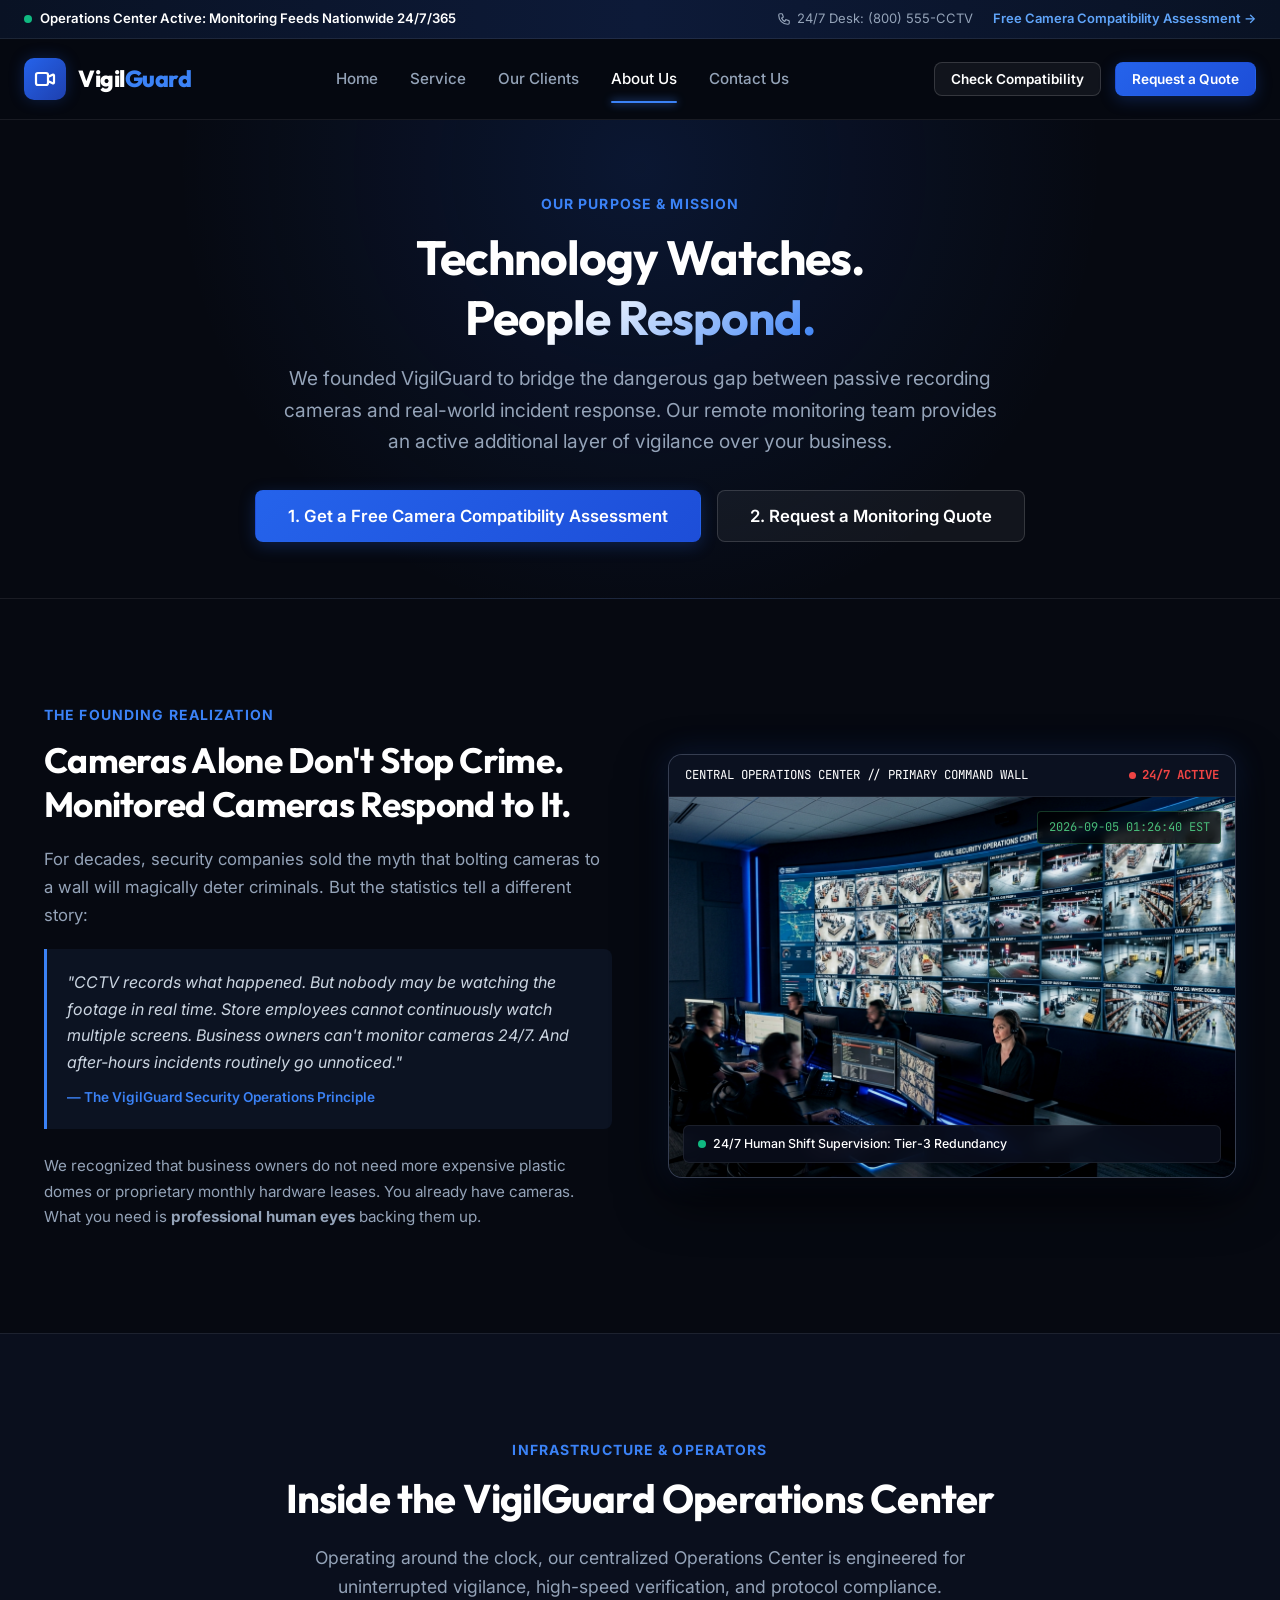
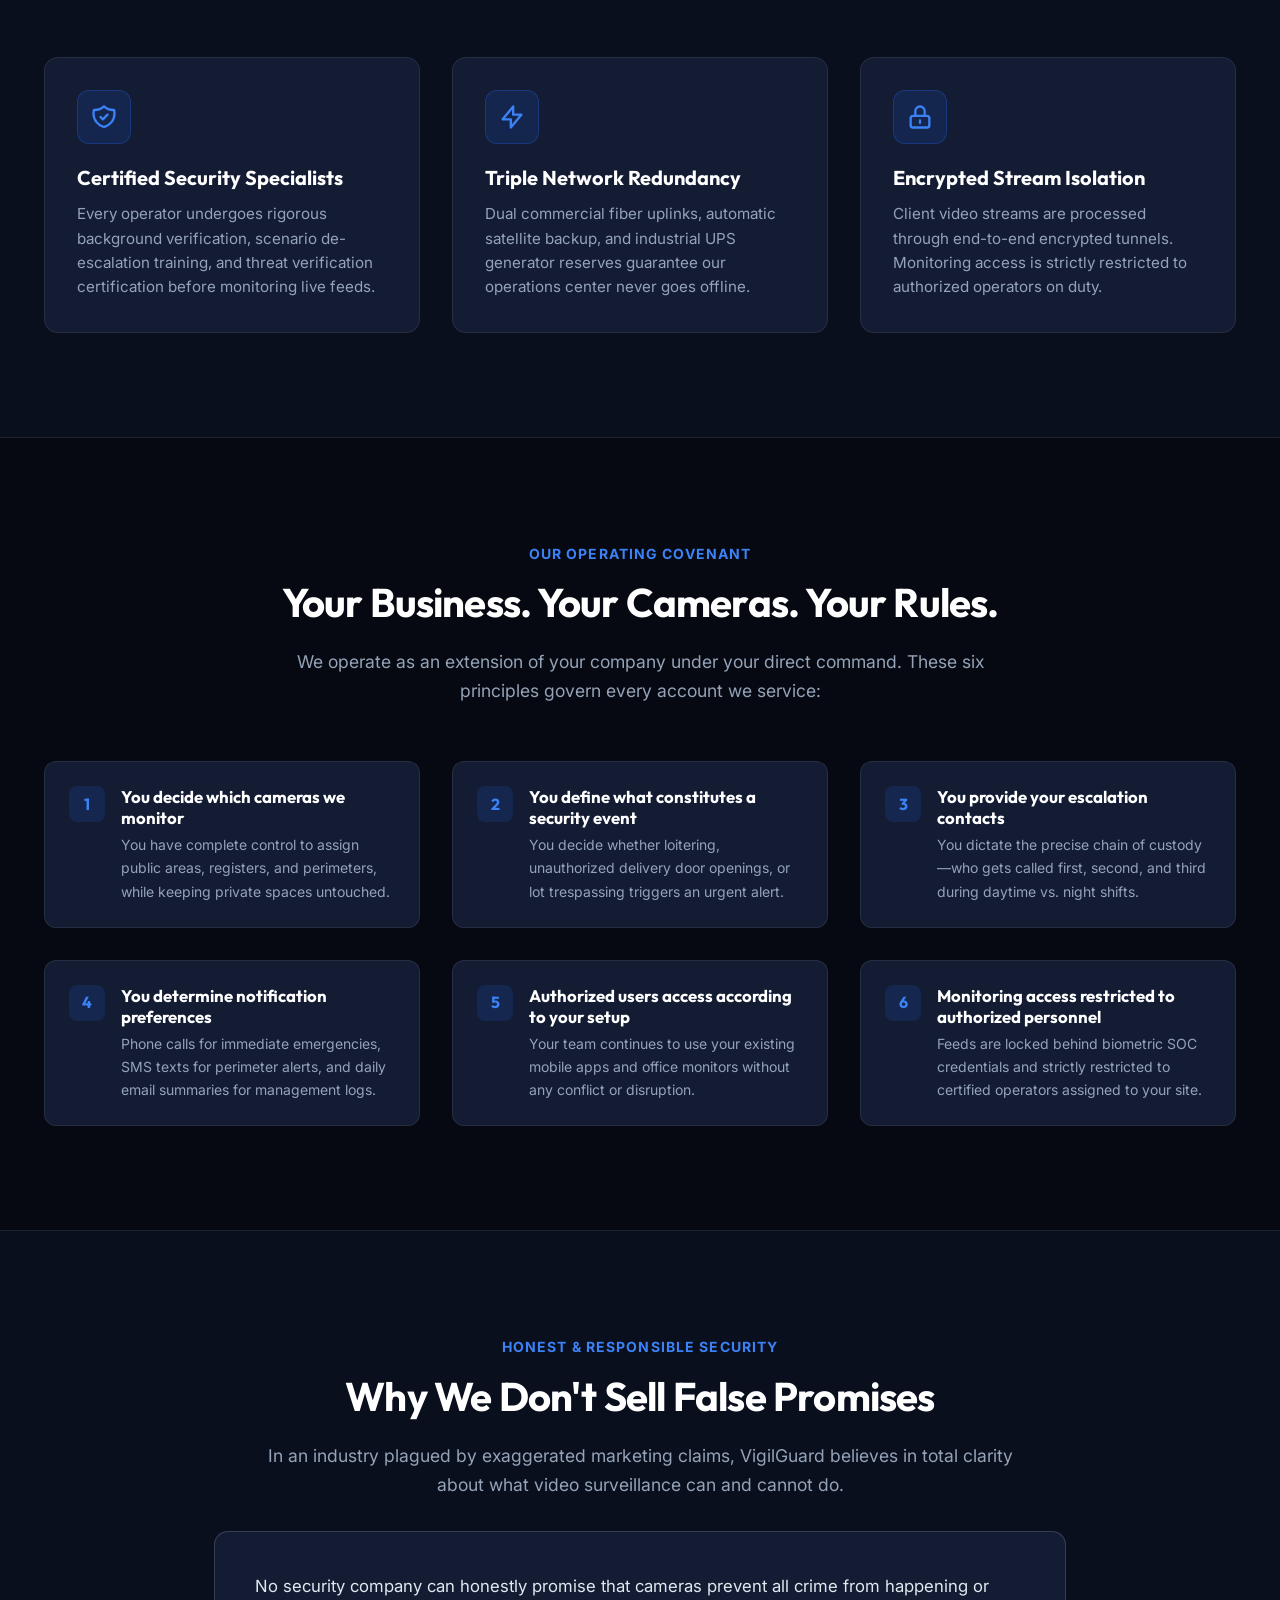
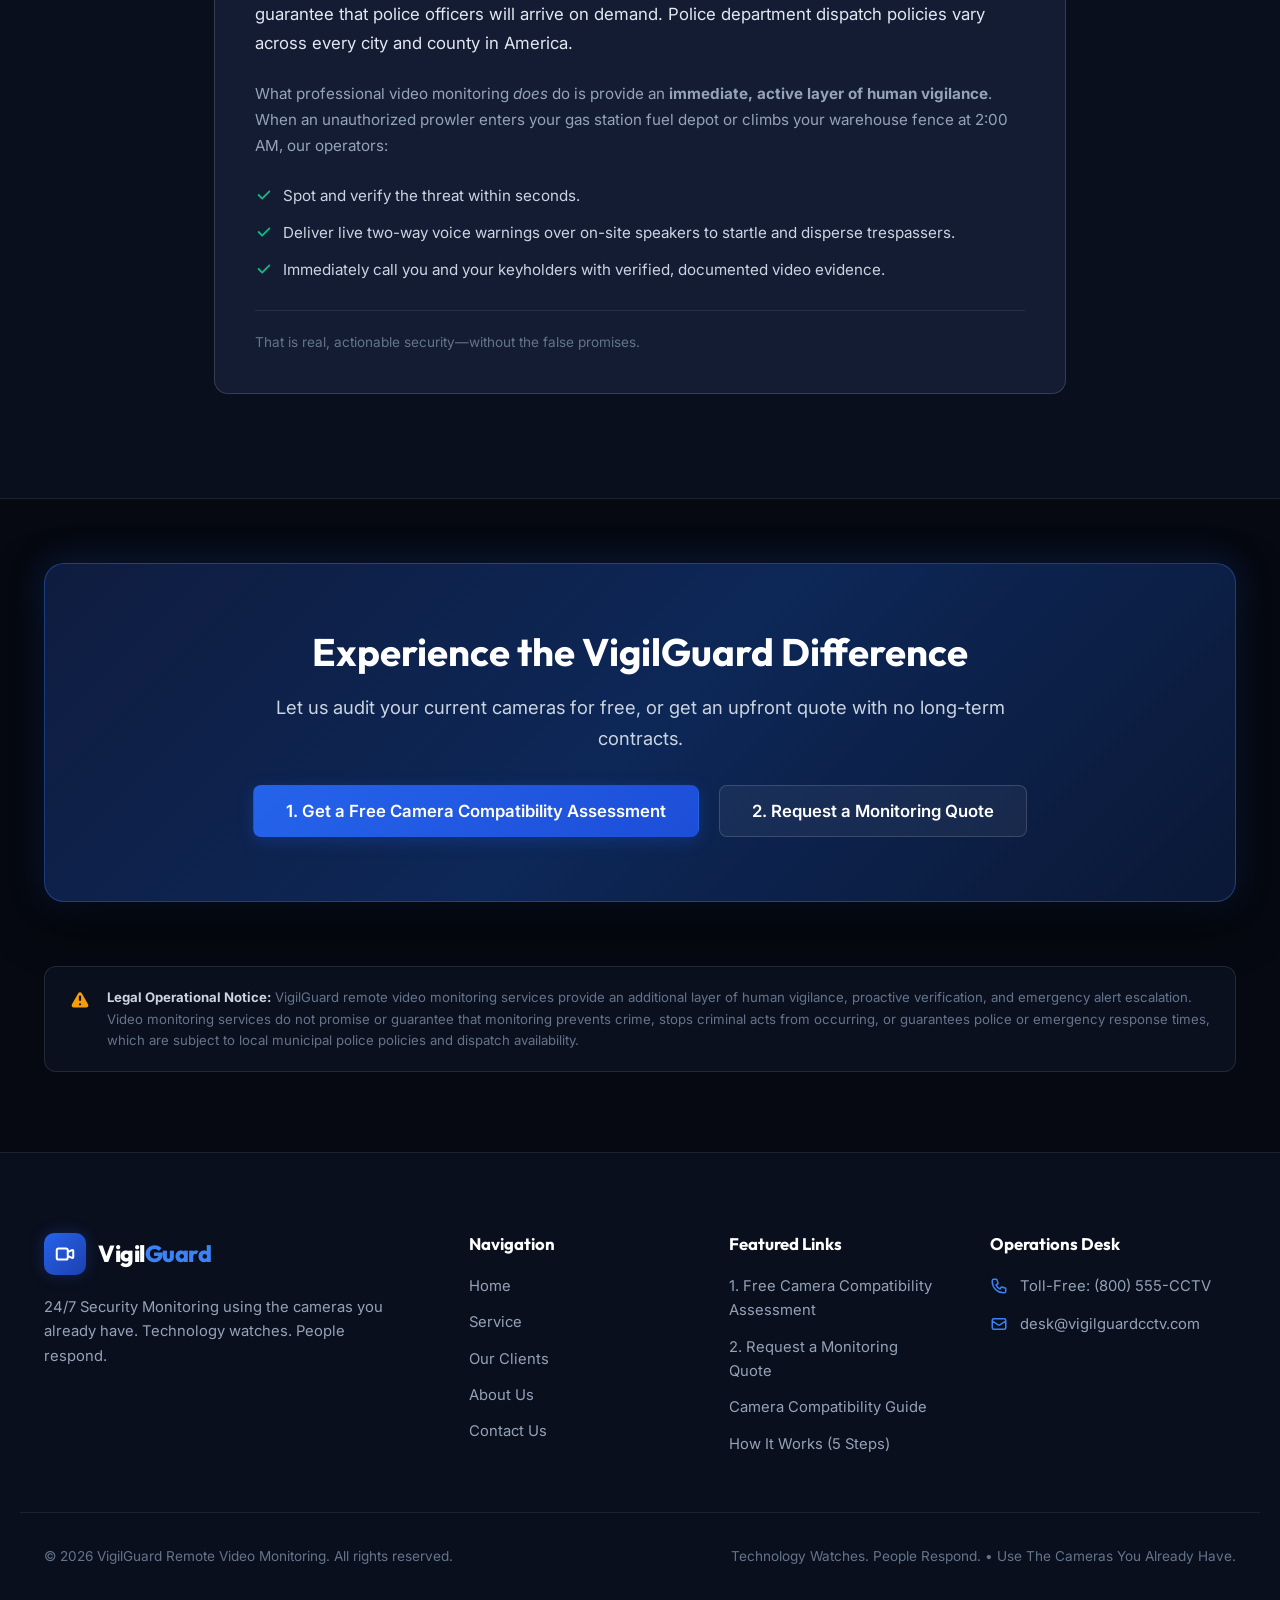
==== about.html @ 1b57db6b "VigilGuard-CCTV-Website-Initial-Commit" ====
<!DOCTYPE html>
<html lang="en">
<head>
  <meta charset="UTF-8">
  <meta name="viewport" content="width=device-width, initial-scale=1.0">
  <title>About Us | VigilGuard 24/7 CCTV Remote Video Monitoring</title>
  <meta name="description" content="Learn about VigilGuard. Technology watches, people respond. Dedicated remote security operations center turning existing cameras into active monitoring.">
  <link rel="preconnect" href="https://fonts.googleapis.com">
  <link rel="preconnect" href="https://fonts.gstatic.com" crossorigin>
  <link href="https://fonts.googleapis.com/css2?family=Inter:wght@400;500;600;700&family=JetBrains+Mono:wght@400;500;600;700&family=Outfit:wght@600;700;800;900&display=swap" rel="stylesheet">
  <link rel="stylesheet" href="assets/css/style.css">
</head>
<body>

  <!-- Top Operational Status Bar -->
  <div class="top-status-bar">
    <div class="container-wide top-status-content">
      <div class="live-indicator">
        <span class="pulse-dot"></span>
        <span>Operations Center Active: Monitoring Feeds Nationwide 24/7/365</span>
      </div>
      <div class="top-links">
        <span class="top-link-item">
          <svg width="14" height="14" fill="none" stroke="currentColor" stroke-width="2" viewBox="0 0 24 24"><path d="M3 5a2 2 0 012-2h3.28a1 1 0 01.948.684l1.498 4.493a1 1 0 01-.502 1.21l-2.257 1.13a11.042 11.042 0 005.516 5.516l1.13-2.257a1 1 0 011.21-.502l4.493 1.498a1 1 0 01.684.949V19a2 2 0 01-2 2h-1C9.716 21 3 14.284 3 6V5z"/></svg>
          24/7 Desk: (800) 555-CCTV
        </span>
        <a href="#" class="top-link-item open-assessment-modal" style="color: #60a5fa; font-weight: 600;">
          Free Camera Compatibility Assessment &rarr;
        </a>
      </div>
    </div>
  </div>

  <!-- Header & Navigation -->
  <header class="site-header">
    <div class="container-wide header-container">
      <a href="index.html" class="brand-logo">
        <div class="brand-logo-icon">
          <svg width="24" height="24" fill="none" stroke="currentColor" stroke-width="2.2" viewBox="0 0 24 24"><path stroke-linecap="round" stroke-linejoin="round" d="M15 10l4.553-2.276A1 1 0 0121 8.618v6.764a1 1 0 01-1.447.894L15 14M5 18h8a2 2 0 002-2V8a2 2 0 00-2-2H5a2 2 0 00-2 2v8a2 2 0 002 2z"/></svg>
        </div>
        <div>Vigil<span>Guard</span></div>
      </a>

      <nav class="nav-menu">
        <a href="index.html" class="nav-link">Home</a>
        <a href="services.html" class="nav-link">Service</a>
        <a href="clients.html" class="nav-link">Our Clients</a>
        <a href="about.html" class="nav-link active">About Us</a>
        <a href="contact.html" class="nav-link">Contact Us</a>
      </nav>

      <div class="header-actions">
        <button class="btn btn-secondary btn-sm open-assessment-modal">Check Compatibility</button>
        <button class="btn btn-primary btn-sm open-quote-modal">Request a Quote</button>
      </div>

      <button class="mobile-toggle" aria-label="Toggle Navigation">
        <svg width="28" height="28" fill="none" stroke="currentColor" stroke-width="2" viewBox="0 0 24 24"><path stroke-linecap="round" stroke-linejoin="round" d="M4 6h16M4 12h16M4 18h16"/></svg>
      </button>
    </div>
  </header>

  <!-- Page Hero -->
  <section class="page-hero">
    <div class="container">
      <span class="section-subtitle">Our Purpose & Mission</span>
      <h1 class="page-hero-title">Technology Watches. <br><span class="text-gradient">People Respond.</span></h1>
      <p class="page-hero-desc">
        We founded VigilGuard to bridge the dangerous gap between passive recording cameras and real-world incident response. Our remote monitoring team provides an active additional layer of vigilance over your business.
      </p>
      <div style="display: flex; justify-content: center; gap: 1rem; flex-wrap: wrap;">
        <button class="btn btn-primary btn-lg open-assessment-modal">
          1. Get a Free Camera Compatibility Assessment
        </button>
        <button class="btn btn-secondary btn-lg open-quote-modal">
          2. Request a Monitoring Quote
        </button>
      </div>
    </div>
  </section>

  <!-- Story & Mission Section with Real SOC Photo -->
  <section class="section">
    <div class="container">
      <div class="grid-2" style="align-items: center; gap: 3.5rem;">
        <div>
          <span class="section-subtitle">The Founding Realization</span>
          <h2 class="section-heading" style="font-size: 2.2rem;">Cameras Alone Don't Stop Crime. Monitored Cameras Respond to It.</h2>
          <p style="color: var(--text-muted); font-size: 1.05rem; margin-bottom: 1.25rem;">
            For decades, security companies sold the myth that bolting cameras to a wall will magically deter criminals. But the statistics tell a different story:
          </p>
          <div style="background: rgba(15, 23, 42, 0.7); border-left: 3px solid var(--primary-light); padding: 1.25rem; border-radius: 0 8px 8px 0; margin-bottom: 1.5rem;">
            <p style="color: #cbd5e1; font-style: italic; margin-bottom: 0.5rem;">
              "CCTV records what happened. But nobody may be watching the footage in real time. Store employees cannot continuously watch multiple screens. Business owners can't monitor cameras 24/7. And after-hours incidents routinely go unnoticed."
            </p>
            <span style="font-size: 0.85rem; color: var(--primary-light); font-weight: 600;">— The VigilGuard Security Operations Principle</span>
          </div>
          <p style="color: var(--text-muted); font-size: 0.95rem; line-height: 1.65;">
            We recognized that business owners do not need more expensive plastic domes or proprietary monthly hardware leases. You already have cameras. What you need is <strong>professional human eyes</strong> backing them up.
          </p>
        </div>

        <div class="cctv-frame">
          <div class="cctv-header-bar">
            <div class="cctv-title-tag">
              <span>CENTRAL OPERATIONS CENTER // PRIMARY COMMAND WALL</span>
            </div>
            <div class="rec-pulse">
              <span class="rec-dot"></span>
              <span>24/7 ACTIVE</span>
            </div>
          </div>
          <div class="cctv-viewport">
            <img src="assets/images/hero-soc.jpg" alt="VigilGuard central Security Operations Center matrix" class="cctv-img" style="height: 380px;">
            <div class="cctv-hud-timestamp live-cctv-time">2026-09-05 01:26:40 EST</div>
            <div class="cctv-hud-status-bottom">
              <div class="operator-tag">
                <span class="pulse-dot"></span>
                <span>24/7 Human Shift Supervision: Tier-3 Redundancy</span>
              </div>
            </div>
          </div>
        </div>
      </div>
    </div>
  </section>

  <!-- Inside Our Operations Center Section -->
  <section class="section" style="background: var(--bg-darker); border-top: 1px solid var(--border-subtle); border-bottom: 1px solid var(--border-subtle);">
    <div class="container">
      <div class="section-title-wrap">
        <span class="section-subtitle">Infrastructure & Operators</span>
        <h2 class="section-heading">Inside the VigilGuard Operations Center</h2>
        <p class="section-desc">
          Operating around the clock, our centralized Operations Center is engineered for uninterrupted vigilance, high-speed verification, and protocol compliance.
        </p>
      </div>

      <div class="grid-3">
        <div class="feature-card">
          <div class="feature-icon-box">
            <svg width="28" height="28" fill="none" stroke="currentColor" stroke-width="2" viewBox="0 0 24 24"><path stroke-linecap="round" stroke-linejoin="round" d="M9 12l2 2 4-4m5.618-4.016A11.955 11.955 0 0112 2.944a11.955 11.955 0 01-8.618 3.04A12.02 12.02 0 003 9c0 5.591 3.824 10.29 9 11.622 5.176-1.332 9-6.03 9-11.622 0-1.042-.133-2.052-.382-3.016z"/></svg>
          </div>
          <h3>Certified Security Specialists</h3>
          <p>Every operator undergoes rigorous background verification, scenario de-escalation training, and threat verification certification before monitoring live feeds.</p>
        </div>

        <div class="feature-card">
          <div class="feature-icon-box">
            <svg width="28" height="28" fill="none" stroke="currentColor" stroke-width="2" viewBox="0 0 24 24"><path stroke-linecap="round" stroke-linejoin="round" d="M13 10V3L4 14h7v7l9-11h-7z"/></svg>
          </div>
          <h3>Triple Network Redundancy</h3>
          <p>Dual commercial fiber uplinks, automatic satellite backup, and industrial UPS generator reserves guarantee our operations center never goes offline.</p>
        </div>

        <div class="feature-card">
          <div class="feature-icon-box">
            <svg width="28" height="28" fill="none" stroke="currentColor" stroke-width="2" viewBox="0 0 24 24"><path stroke-linecap="round" stroke-linejoin="round" d="M12 15v2m-6 4h12a2 2 0 002-2v-6a2 2 0 00-2-2H6a2 2 0 00-2 2v6a2 2 0 002 2zm10-10V7a4 4 0 00-8 0v4h8z"/></svg>
          </div>
          <h3>Encrypted Stream Isolation</h3>
          <p>Client video streams are processed through end-to-end encrypted tunnels. Monitoring access is strictly restricted to authorized operators on duty.</p>
        </div>
      </div>
    </div>
  </section>

  <!-- The 6 Pillars: Your Business. Your Cameras. Your Rules. -->
  <section class="section">
    <div class="container">
      <div class="section-title-wrap">
        <span class="section-subtitle">Our Operating Covenant</span>
        <h2 class="section-heading">Your Business. Your Cameras. Your Rules.</h2>
        <p class="section-desc">
          We operate as an extension of your company under your direct command. These six principles govern every account we service:
        </p>
      </div>

      <div class="grid-3">
        <div class="rule-box">
          <div class="rule-index">1</div>
          <div class="rule-content">
            <h4>You decide which cameras we monitor</h4>
            <p>You have complete control to assign public areas, registers, and perimeters, while keeping private spaces untouched.</p>
          </div>
        </div>

        <div class="rule-box">
          <div class="rule-index">2</div>
          <div class="rule-content">
            <h4>You define what constitutes a security event</h4>
            <p>You decide whether loitering, unauthorized delivery door openings, or lot trespassing triggers an urgent alert.</p>
          </div>
        </div>

        <div class="rule-box">
          <div class="rule-index">3</div>
          <div class="rule-content">
            <h4>You provide your escalation contacts</h4>
            <p>You dictate the precise chain of custody—who gets called first, second, and third during daytime vs. night shifts.</p>
          </div>
        </div>

        <div class="rule-box">
          <div class="rule-index">4</div>
          <div class="rule-content">
            <h4>You determine notification preferences</h4>
            <p>Phone calls for immediate emergencies, SMS texts for perimeter alerts, and daily email summaries for management logs.</p>
          </div>
        </div>

        <div class="rule-box">
          <div class="rule-index">5</div>
          <div class="rule-content">
            <h4>Authorized users access according to your setup</h4>
            <p>Your team continues to use your existing mobile apps and office monitors without any conflict or disruption.</p>
          </div>
        </div>

        <div class="rule-box">
          <div class="rule-index">6</div>
          <div class="rule-content">
            <h4>Monitoring access restricted to authorized personnel</h4>
            <p>Feeds are locked behind biometric SOC credentials and strictly restricted to certified operators assigned to your site.</p>
          </div>
        </div>
      </div>
    </div>
  </section>

  <!-- Ethical Security & Honest Expectations -->
  <section class="section" style="background: var(--bg-darker); border-top: 1px solid var(--border-subtle); border-bottom: 1px solid var(--border-subtle);">
    <div class="container" style="max-width: 900px;">
      <div class="section-title-wrap" style="margin-bottom: 2rem;">
        <span class="section-subtitle">Honest & Responsible Security</span>
        <h2 class="section-heading">Why We Don't Sell False Promises</h2>
        <p class="section-desc">
          In an industry plagued by exaggerated marketing claims, VigilGuard believes in total clarity about what video surveillance can and cannot do.
        </p>
      </div>

      <div style="background: var(--bg-card); border: 1px solid var(--border-light); border-radius: 14px; padding: 2.5rem;">
        <p style="color: var(--text-main); font-size: 1.05rem; line-height: 1.7; margin-bottom: 1.5rem;">
          No security company can honestly promise that cameras prevent all crime from happening or guarantee that police officers will arrive on demand. Police department dispatch policies vary across every city and county in America.
        </p>
        <p style="color: var(--text-muted); font-size: 0.95rem; line-height: 1.7; margin-bottom: 1.5rem;">
          What professional video monitoring <em>does</em> do is provide an <strong>immediate, active layer of human vigilance</strong>. When an unauthorized prowler enters your gas station fuel depot or climbs your warehouse fence at 2:00 AM, our operators:
        </p>
        <ul style="display: flex; flex-direction: column; gap: 0.75rem; margin-bottom: 1.75rem;">
          <li style="display: flex; align-items: center; gap: 0.65rem; color: #cbd5e1; font-size: 0.95rem;">
            <svg width="18" height="18" fill="#10b981" viewBox="0 0 20 20"><path fill-rule="evenodd" d="M16.707 5.293a1 1 0 010 1.414l-8 8a1 1 0 01-1.414 0l-4-4a1 1 0 011.414-1.414L8 12.586l7.293-7.293a1 1 0 011.414 0z" clip-rule="evenodd"/></svg>
            Spot and verify the threat within seconds.
          </li>
          <li style="display: flex; align-items: center; gap: 0.65rem; color: #cbd5e1; font-size: 0.95rem;">
            <svg width="18" height="18" fill="#10b981" viewBox="0 0 20 20"><path fill-rule="evenodd" d="M16.707 5.293a1 1 0 010 1.414l-8 8a1 1 0 01-1.414 0l-4-4a1 1 0 011.414-1.414L8 12.586l7.293-7.293a1 1 0 011.414 0z" clip-rule="evenodd"/></svg>
            Deliver live two-way voice warnings over on-site speakers to startle and disperse trespassers.
          </li>
          <li style="display: flex; align-items: center; gap: 0.65rem; color: #cbd5e1; font-size: 0.95rem;">
            <svg width="18" height="18" fill="#10b981" viewBox="0 0 20 20"><path fill-rule="evenodd" d="M16.707 5.293a1 1 0 010 1.414l-8 8a1 1 0 01-1.414 0l-4-4a1 1 0 011.414-1.414L8 12.586l7.293-7.293a1 1 0 011.414 0z" clip-rule="evenodd"/></svg>
            Immediately call you and your keyholders with verified, documented video evidence.
          </li>
        </ul>
        <p style="color: var(--text-dim); font-size: 0.85rem; border-top: 1px solid var(--border-subtle); padding-top: 1.25rem;">
          That is real, actionable security—without the false promises.
        </p>
      </div>
    </div>
  </section>

  <!-- Dual Link Conversion CTA -->
  <section class="container">
    <div class="cta-banner-section">
      <div class="cta-banner-content">
        <h2 class="cta-banner-title">Experience the VigilGuard Difference</h2>
        <p class="cta-banner-desc">
          Let us audit your current cameras for free, or get an upfront quote with no long-term contracts.
        </p>
        <div class="cta-banner-actions">
          <button class="btn btn-primary btn-lg open-assessment-modal">
            1. Get a Free Camera Compatibility Assessment
          </button>
          <button class="btn btn-secondary btn-lg open-quote-modal">
            2. Request a Monitoring Quote
          </button>
        </div>
      </div>
    </div>

    <!-- Mandatory Legal Compliance & Crime Prevention Disclaimer -->
    <div class="compliance-disclaimer-box">
      <svg class="compliance-icon" width="22" height="22" fill="currentColor" viewBox="0 0 20 20"><path fill-rule="evenodd" d="M8.257 3.099c.765-1.36 2.722-1.36 3.486 0l5.58 9.92c.75 1.334-.213 2.98-1.742 2.98H4.42c-1.53 0-2.493-1.646-1.743-2.98l5.58-9.92zM11 13a1 1 0 11-2 0 1 1 0 012 0zm-1-8a1 1 0 00-1 1v3a1 1 0 002 0V6a1 1 0 00-1-1z" clip-rule="evenodd"/></svg>
      <div>
        <strong>Legal Operational Notice:</strong> VigilGuard remote video monitoring services provide an additional layer of human vigilance, proactive verification, and emergency alert escalation. Video monitoring services do not promise or guarantee that monitoring prevents crime, stops criminal acts from occurring, or guarantees police or emergency response times, which are subject to local municipal police policies and dispatch availability.
      </div>
    </div>
  </section>

  <!-- Site Footer -->
  <footer class="site-footer" style="margin-top: 5rem;">
    <div class="container footer-grid">
      <div class="footer-brand">
        <a href="index.html" class="brand-logo">
          <div class="brand-logo-icon">
            <svg width="22" height="22" fill="none" stroke="currentColor" stroke-width="2.2" viewBox="0 0 24 24"><path stroke-linecap="round" stroke-linejoin="round" d="M15 10l4.553-2.276A1 1 0 0121 8.618v6.764a1 1 0 01-1.447.894L15 14M5 18h8a2 2 0 002-2V8a2 2 0 00-2-2H5a2 2 0 00-2 2v8a2 2 0 002 2z"/></svg>
          </div>
          <div>Vigil<span>Guard</span></div>
        </a>
        <p>
          24/7 Security Monitoring using the cameras you already have. Technology watches. People respond.
        </p>
      </div>

      <div>
        <h4 class="footer-col-title">Navigation</h4>
        <ul class="footer-links-list">
          <li><a href="index.html" class="footer-link">Home</a></li>
          <li><a href="services.html" class="footer-link">Service</a></li>
          <li><a href="clients.html" class="footer-link">Our Clients</a></li>
          <li><a href="about.html" class="footer-link">About Us</a></li>
          <li><a href="contact.html" class="footer-link">Contact Us</a></li>
        </ul>
      </div>

      <div>
        <h4 class="footer-col-title">Featured Links</h4>
        <ul class="footer-links-list">
          <li><a href="#" class="footer-link open-assessment-modal">1. Free Camera Compatibility Assessment</a></li>
          <li><a href="#" class="footer-link open-quote-modal">2. Request a Monitoring Quote</a></li>
          <li><a href="services.html#compatibility" class="footer-link">Camera Compatibility Guide</a></li>
          <li><a href="services.html#steps" class="footer-link">How It Works (5 Steps)</a></li>
        </ul>
      </div>

      <div>
        <h4 class="footer-col-title">Operations Desk</h4>
        <div class="footer-contact-item">
          <svg width="18" height="18" fill="none" stroke="currentColor" stroke-width="2" viewBox="0 0 24 24"><path stroke-linecap="round" stroke-linejoin="round" d="M3 5a2 2 0 012-2h3.28a1 1 0 01.948.684l1.498 4.493a1 1 0 01-.502 1.21l-2.257 1.13a11.042 11.042 0 005.516 5.516l1.13-2.257a1 1 0 011.21-.502l4.493 1.498a1 1 0 01.684.949V19a2 2 0 01-2 2h-1C9.716 21 3 14.284 3 6V5z"/></svg>
          <span>Toll-Free: (800) 555-CCTV</span>
        </div>
        <div class="footer-contact-item">
          <svg width="18" height="18" fill="none" stroke="currentColor" stroke-width="2" viewBox="0 0 24 24"><path stroke-linecap="round" stroke-linejoin="round" d="M3 8l7.89 5.26a2 2 0 002.22 0L21 8M5 19h14a2 2 0 002-2V7a2 2 0 00-2-2H5a2 2 0 00-2 2v10a2 2 0 002 2z"/></svg>
          <span>desk@vigilguardcctv.com</span>
        </div>
      </div>
    </div>

    <div class="container footer-bottom">
      <div>&copy; 2026 VigilGuard Remote Video Monitoring. All rights reserved.</div>
      <div>Technology Watches. People Respond. &bull; Use The Cameras You Already Have.</div>
    </div>
  </footer>

  <!-- MODAL 1: Free Camera Compatibility Assessment -->
  <div class="modal-overlay" id="modal-assessment" role="dialog" aria-modal="true">
    <div class="modal-content">
      <button class="modal-close-btn" aria-label="Close modal">&times;</button>
      <div class="badge badge-blue" style="margin-bottom: 0.75rem;">Instant Compatibility Verification</div>
      <h3 style="font-size: 1.6rem; margin-bottom: 0.5rem;">Get a Free Camera Compatibility Assessment</h3>
      <p style="color: var(--text-muted); font-size: 0.925rem; margin-bottom: 1.5rem;">
        Provide details on your existing system. Our engineers verify camera stream compatibility without any commitment.
      </p>

      <form data-lead-form>
        <div class="grid-2" style="gap: 1rem;">
          <div class="form-group">
            <label class="form-label">Full Name</label>
            <input type="text" class="form-control" placeholder="Jane Smith" required>
          </div>
          <div class="form-group">
            <label class="form-label">Business Name</label>
            <input type="text" class="form-control" placeholder="Acme Retail Stores" required>
          </div>
        </div>

        <div class="grid-2" style="gap: 1rem;">
          <div class="form-group">
            <label class="form-label">Work Email</label>
            <input type="email" class="form-control" placeholder="jane@acme.com" required>
          </div>
          <div class="form-group">
            <label class="form-label">Direct Phone</label>
            <input type="tel" class="form-control" placeholder="(555) 234-5678" required>
          </div>
        </div>

        <div class="grid-2" style="gap: 1rem;">
          <div class="form-group">
            <label class="form-label">Current Camera Brand / System</label>
            <select class="form-control" required>
              <option value="">Select your existing brand...</option>
              <option value="Hikvision">Hikvision (IP / NVR)</option>
              <option value="Dahua">Dahua (NVR / WizSense)</option>
              <option value="Axis">Axis Communications</option>
              <option value="Lorex">Lorex Commercial</option>
              <option value="Uniview">Uniview (UNV)</option>
              <option value="Reolink">Reolink</option>
              <option value="Ubiquiti">Ubiquiti UniFi Protect</option>
              <option value="Other-ONVIF">Generic ONVIF / RTSP / Analog DVR</option>
              <option value="Not-Sure">I'm not sure (we'll check for you)</option>
            </select>
          </div>
          <div class="form-group">
            <label class="form-label">Camera Count</label>
            <select class="form-control" required>
              <option value="1-4">1 to 4 Cameras</option>
              <option value="5-8" selected>5 to 8 Cameras</option>
              <option value="9-16">9 to 16 Cameras</option>
              <option value="17-32">17 to 32 Cameras</option>
              <option value="33+">33+ Cameras (Multi-Site)</option>
            </select>
          </div>
        </div>

        <button type="submit" class="btn btn-primary btn-full btn-lg" style="margin-top: 0.5rem;">
          Submit Compatibility Assessment &rarr;
        </button>
      </form>
    </div>
  </div>

  <!-- MODAL 2: Request a Monitoring Quote -->
  <div class="modal-overlay" id="modal-quote" role="dialog" aria-modal="true">
    <div class="modal-content">
      <button class="modal-close-btn" aria-label="Close modal">&times;</button>
      <div class="badge badge-green" style="margin-bottom: 0.75rem;">Transparent Pricing</div>
      <h3 style="font-size: 1.6rem; margin-bottom: 0.5rem;">Request a Monitoring Quote</h3>
      <p style="color: var(--text-muted); font-size: 0.925rem; margin-bottom: 1.5rem;">
        Get an exact weekly or monthly estimate for monitoring your existing camera system.
      </p>

      <form data-lead-form>
        <div class="grid-2" style="gap: 1rem;">
          <div class="form-group">
            <label class="form-label">Contact Name</label>
            <input type="text" class="form-control" placeholder="Mark Davis" required>
          </div>
          <div class="form-group">
            <label class="form-label">Phone Number</label>
            <input type="tel" class="form-control" placeholder="(555) 345-6789" required>
          </div>
        </div>

        <div class="form-group">
          <label class="form-label">Company Email</label>
          <input type="email" class="form-control" placeholder="mark@company.com" required>
        </div>

        <div class="grid-2" style="gap: 1rem;">
          <div class="form-group">
            <label class="form-label">Hours Required</label>
            <select class="form-control" required>
              <option value="after-hours">After-Hours & Weekends</option>
              <option value="24-7">24/7 Continuous Monitoring</option>
              <option value="custom">Custom Schedule</option>
            </select>
          </div>
          <div class="form-group">
            <label class="form-label">Billing Cadence</label>
            <select class="form-control">
              <option value="monthly">Monthly Plan (Predictable)</option>
              <option value="weekly">Weekly Plan (Flexible)</option>
            </select>
          </div>
        </div>

        <div class="grid-2" style="gap: 1rem;">
          <div class="form-group">
            <label class="form-label">Number of Cameras</label>
            <input type="number" class="form-control" min="1" max="250" value="8" required>
          </div>
          <div class="form-group">
            <label class="form-label">Two-Way Voice Talk-Down?</label>
            <select class="form-control">
              <option value="yes">Include Live Talk-Down</option>
              <option value="no">Monitoring & Alert Only</option>
            </select>
          </div>
        </div>

        <button type="submit" class="btn btn-primary btn-full btn-lg" style="margin-top: 0.5rem;">
          Calculate & Send My Quote &rarr;
        </button>
      </form>
    </div>
  </div>

  <script src="assets/js/main.js"></script>
</body>
</html>
---- assets/css/style.css ----
﻿/* ==========================================================================
   VIGILGUARD 24/7 REMOTE CCTV MONITORING - DESIGN SYSTEM
   ========================================================================== */

:root {
  /* Color Palette */
  --bg-darkest: #060911;
  --bg-darker: #0a0f1d;
  --bg-dark: #0f172a;
  --bg-card: #131c33;
  --bg-card-hover: #172340;
  --bg-card-alt: #18223c;
  
  /* Borders & Dividers */
  --border-subtle: rgba(255, 255, 255, 0.08);
  --border-light: rgba(255, 255, 255, 0.15);
  --border-glow: rgba(37, 99, 235, 0.35);
  --border-active: #3b82f6;

  /* Brand Accents */
  --primary: #2563eb;
  --primary-hover: #1d4ed8;
  --primary-light: #3b82f6;
  --primary-glow: rgba(37, 99, 235, 0.25);
  
  --accent-cyan: #06b6d4;
  --accent-cyan-glow: rgba(6, 182, 212, 0.25);

  --accent-emerald: #10b981;
  --accent-emerald-glow: rgba(16, 185, 129, 0.25);

  --accent-red: #ef4444;
  --accent-red-glow: rgba(239, 68, 68, 0.25);

  --accent-amber: #f59e0b;

  /* Typography Colors */
  --text-white: #ffffff;
  --text-main: #e2e8f0;
  --text-muted: #94a3b8;
  --text-dim: #64748b;

  /* Fonts */
  --font-sans: 'Inter', -apple-system, BlinkMacSystemFont, 'Segoe UI', Roboto, sans-serif;
  --font-display: 'Outfit', 'Inter', sans-serif;
  --font-mono: 'JetBrains Mono', 'Courier New', monospace;

  /* Shadows & Glass */
  --shadow-sm: 0 2px 8px rgba(0, 0, 0, 0.4);
  --shadow-md: 0 8px 24px rgba(0, 0, 0, 0.5);
  --shadow-lg: 0 16px 40px rgba(0, 0, 0, 0.7);
  --shadow-glow: 0 0 30px rgba(37, 99, 235, 0.25);
  --glass-bg: rgba(15, 23, 42, 0.85);
  --glass-blur: blur(12px);

  /* Transitions */
  --trans-fast: 0.2s ease;
  --trans-normal: 0.3s cubic-bezier(0.16, 1, 0.3, 1);
  --trans-bounce: 0.4s cubic-bezier(0.34, 1.56, 0.64, 1);
}

/* Reset & Base */
*, *::before, *::after {
  box-sizing: border-box;
  margin: 0;
  padding: 0;
}

html {
  scroll-behavior: smooth;
  font-size: 16px;
}

body {
  font-family: var(--font-sans);
  background-color: var(--bg-darkest);
  color: var(--text-main);
  line-height: 1.65;
  overflow-x: hidden;
  -webkit-font-smoothing: antialiased;
}

img {
  max-width: 100%;
  height: auto;
  display: block;
}

a {
  color: inherit;
  text-decoration: none;
  transition: var(--trans-fast);
}

ul {
  list-style: none;
}

button, input, select, textarea {
  font-family: inherit;
  font-size: inherit;
}

/* Typography Helpers */
h1, h2, h3, h4, h5, h6 {
  font-family: var(--font-display);
  color: var(--text-white);
  font-weight: 700;
  line-height: 1.25;
}

.text-gradient {
  background: linear-gradient(135deg, #ffffff 30%, var(--primary-light) 100%);
  -webkit-background-clip: text;
  -webkit-text-fill-color: transparent;
}

.text-gradient-cyan {
  background: linear-gradient(135deg, var(--accent-cyan) 0%, var(--primary-light) 100%);
  -webkit-background-clip: text;
  -webkit-text-fill-color: transparent;
}

.container {
  max-width: 1240px;
  margin: 0 auto;
  padding: 0 1.5rem;
}

.container-wide {
  max-width: 1380px;
  margin: 0 auto;
  padding: 0 1.5rem;
}

/* Top Notification / Status Ticker */
.top-status-bar {
  background: linear-gradient(90deg, #091224 0%, #0d1a38 50%, #091224 100%);
  border-bottom: 1px solid var(--border-subtle);
  padding: 0.5rem 0;
  font-size: 0.825rem;
  color: var(--text-muted);
}

.top-status-content {
  display: flex;
  align-items: center;
  justify-content: space-between;
  flex-wrap: wrap;
  gap: 0.75rem;
}

.live-indicator {
  display: inline-flex;
  align-items: center;
  gap: 0.5rem;
  font-weight: 600;
  color: var(--text-white);
}

.pulse-dot {
  width: 8px;
  height: 8px;
  border-radius: 50%;
  background-color: var(--accent-emerald);
  box-shadow: 0 0 0 0 rgba(16, 185, 129, 0.7);
  animation: pulseGreen 1.8s infinite;
}

@keyframes pulseGreen {
  0% {
    box-shadow: 0 0 0 0 rgba(16, 185, 129, 0.7);
  }
  70% {
    box-shadow: 0 0 0 8px rgba(16, 185, 129, 0);
  }
  100% {
    box-shadow: 0 0 0 0 rgba(16, 185, 129, 0);
  }
}

.top-links {
  display: flex;
  align-items: center;
  gap: 1.25rem;
}

.top-link-item {
  color: var(--text-muted);
  font-size: 0.8125rem;
  display: flex;
  align-items: center;
  gap: 0.35rem;
}

.top-link-item:hover {
  color: var(--text-white);
}

/* Header & Navigation */
.site-header {
  position: sticky;
  top: 0;
  z-index: 1000;
  background-color: rgba(6, 9, 17, 0.92);
  backdrop-filter: var(--glass-blur);
  -webkit-backdrop-filter: var(--glass-blur);
  border-bottom: 1px solid var(--border-subtle);
  transition: var(--trans-normal);
}

.header-container {
  display: flex;
  align-items: center;
  justify-content: space-between;
  height: 80px;
}

.brand-logo {
  display: flex;
  align-items: center;
  gap: 0.75rem;
  font-family: var(--font-display);
  font-size: 1.45rem;
  font-weight: 800;
  letter-spacing: -0.02em;
  color: var(--text-white);
}

.brand-logo-icon {
  width: 42px;
  height: 42px;
  background: linear-gradient(135deg, var(--primary) 0%, #1e40af 100%);
  border-radius: 10px;
  display: flex;
  align-items: center;
  justify-content: center;
  color: white;
  box-shadow: 0 0 15px var(--primary-glow);
}

.brand-logo span {
  color: var(--primary-light);
}

.nav-menu {
  display: flex;
  align-items: center;
  gap: 2rem;
}

.nav-link {
  font-size: 0.95rem;
  font-weight: 500;
  color: var(--text-muted);
  position: relative;
  padding: 0.5rem 0;
}

.nav-link:hover,
.nav-link.active {
  color: var(--text-white);
}

.nav-link.active::after {
  content: '';
  position: absolute;
  bottom: -4px;
  left: 0;
  width: 100%;
  height: 2px;
  background: var(--primary-light);
  box-shadow: 0 0 8px var(--primary-light);
  border-radius: 2px;
}

.header-actions {
  display: flex;
  align-items: center;
  gap: 0.85rem;
}

/* Mobile Toggle */
.mobile-toggle {
  display: none;
  background: none;
  border: none;
  color: var(--text-white);
  cursor: pointer;
  padding: 0.5rem;
}

/* Buttons */
.btn {
  display: inline-flex;
  align-items: center;
  justify-content: center;
  gap: 0.5rem;
  padding: 0.75rem 1.4rem;
  border-radius: 8px;
  font-size: 0.9375rem;
  font-weight: 600;
  cursor: pointer;
  border: 1px solid transparent;
  transition: all var(--trans-fast);
  white-space: nowrap;
}

.btn-primary {
  background: linear-gradient(135deg, var(--primary) 0%, #1d4ed8 100%);
  color: var(--text-white);
  box-shadow: 0 4px 16px var(--primary-glow);
}

.btn-primary:hover {
  background: linear-gradient(135deg, #3b82f6 0%, var(--primary) 100%);
  box-shadow: 0 6px 20px rgba(37, 99, 235, 0.45);
  transform: translateY(-1px);
}

.btn-secondary {
  background: rgba(255, 255, 255, 0.05);
  border-color: var(--border-light);
  color: var(--text-white);
}

.btn-secondary:hover {
  background: rgba(255, 255, 255, 0.1);
  border-color: rgba(255, 255, 255, 0.3);
  transform: translateY(-1px);
}

.btn-accent {
  background: linear-gradient(135deg, #0284c7 0%, var(--accent-cyan) 100%);
  color: #ffffff;
  box-shadow: 0 4px 16px var(--accent-cyan-glow);
}

.btn-accent:hover {
  transform: translateY(-1px);
  box-shadow: 0 6px 22px rgba(6, 182, 212, 0.45);
}

.btn-sm {
  padding: 0.5rem 1rem;
  font-size: 0.85rem;
}

.btn-lg {
  padding: 0.95rem 2rem;
  font-size: 1.05rem;
}

.btn-full {
  width: 100%;
}

/* Badges & Tags */
.badge {
  display: inline-flex;
  align-items: center;
  gap: 0.45rem;
  padding: 0.35rem 0.85rem;
  border-radius: 9999px;
  font-size: 0.8rem;
  font-weight: 600;
  letter-spacing: 0.02em;
  text-transform: uppercase;
}

.badge-blue {
  background: rgba(37, 99, 235, 0.15);
  color: #60a5fa;
  border: 1px solid rgba(37, 99, 235, 0.3);
}

.badge-green {
  background: rgba(16, 185, 129, 0.15);
  color: #34d399;
  border: 1px solid rgba(16, 185, 129, 0.3);
}

.badge-red {
  background: rgba(239, 68, 68, 0.15);
  color: #f87171;
  border: 1px solid rgba(239, 68, 68, 0.3);
}

/* Section Common */
.section {
  padding: 6.5rem 0;
  position: relative;
}

.section-sm {
  padding: 4rem 0;
}

.section-title-wrap {
  text-align: center;
  max-width: 760px;
  margin: 0 auto 3.5rem;
}

.section-subtitle {
  color: var(--primary-light);
  font-size: 0.875rem;
  font-weight: 700;
  letter-spacing: 0.08em;
  text-transform: uppercase;
  margin-bottom: 0.75rem;
  display: block;
}

.section-heading {
  font-size: 2.5rem;
  letter-spacing: -0.02em;
  margin-bottom: 1.25rem;
}

.section-desc {
  font-size: 1.1rem;
  color: var(--text-muted);
}

/* Grid Utilities */
.grid-2 {
  display: grid;
  grid-template-columns: repeat(2, 1fr);
  gap: 2rem;
}

.grid-3 {
  display: grid;
  grid-template-columns: repeat(3, 1fr);
  gap: 2rem;
}

.grid-4 {
  display: grid;
  grid-template-columns: repeat(4, 1fr);
  gap: 1.5rem;
}

/* Hero Section */
.hero-section {
  position: relative;
  padding: 4.5rem 0 6rem;
  overflow: hidden;
  background: radial-gradient(circle at 50% 20%, rgba(37, 99, 235, 0.12) 0%, transparent 60%),
              radial-gradient(circle at 80% 80%, rgba(6, 182, 212, 0.06) 0%, transparent 50%),
              var(--bg-darkest);
}

.hero-grid {
  display: grid;
  grid-template-columns: 1.15fr 0.95fr;
  align-items: center;
  gap: 3.5rem;
}

.hero-content {
  position: relative;
  z-index: 2;
}

.hero-headline {
  font-size: 3.35rem;
  font-weight: 800;
  line-height: 1.12;
  letter-spacing: -0.03em;
  margin: 1.25rem 0 1.5rem;
}

.hero-subheadline {
  font-size: 1.25rem;
  color: #cbd5e1;
  font-weight: 500;
  margin-bottom: 1rem;
  line-height: 1.5;
}

.hero-statement {
  font-size: 1.05rem;
  color: var(--text-muted);
  margin-bottom: 2rem;
  line-height: 1.7;
}

.hero-statement strong {
  color: var(--text-white);
}

.hero-cta-group {
  display: flex;
  flex-wrap: wrap;
  gap: 1rem;
  margin-bottom: 2.25rem;
}

.hero-trust-bar {
  display: flex;
  align-items: center;
  gap: 2rem;
  padding-top: 1.75rem;
  border-top: 1px solid var(--border-subtle);
}

.trust-item {
  display: flex;
  flex-direction: column;
}

.trust-number {
  font-family: var(--font-display);
  font-size: 1.6rem;
  font-weight: 800;
  color: var(--text-white);
  line-height: 1;
}

.trust-label {
  font-size: 0.8rem;
  color: var(--text-dim);
  margin-top: 0.25rem;
}

/* Hero Media & Live Feed Simulation */
.hero-media-wrap {
  position: relative;
}

.cctv-frame {
  position: relative;
  background-color: var(--bg-card);
  border-radius: 14px;
  overflow: hidden;
  border: 1px solid var(--border-light);
  box-shadow: 0 20px 50px rgba(0, 0, 0, 0.8), 0 0 30px rgba(37, 99, 235, 0.2);
}

.cctv-header-bar {
  display: flex;
  align-items: center;
  justify-content: space-between;
  padding: 0.65rem 1rem;
  background-color: #0b1120;
  border-bottom: 1px solid var(--border-subtle);
  font-family: var(--font-mono);
  font-size: 0.775rem;
  color: var(--text-muted);
}

.cctv-title-tag {
  display: flex;
  align-items: center;
  gap: 0.5rem;
  color: var(--text-white);
}

.rec-pulse {
  color: var(--accent-red);
  font-weight: 700;
  display: inline-flex;
  align-items: center;
  gap: 0.35rem;
}

.rec-dot {
  width: 7px;
  height: 7px;
  border-radius: 50%;
  background: var(--accent-red);
  animation: pulseRed 1s infinite;
}

@keyframes pulseRed {
  0%, 100% { opacity: 1; }
  50% { opacity: 0.2; }
}

.cctv-viewport {
  position: relative;
  overflow: hidden;
}

.cctv-img {
  width: 100%;
  height: 380px;
  object-fit: cover;
  display: block;
  filter: contrast(1.05) brightness(0.95);
}

/* CCTV HUD Overlays */
.cctv-hud-timestamp {
  position: absolute;
  top: 14px;
  right: 14px;
  background: rgba(0, 0, 0, 0.75);
  backdrop-filter: blur(4px);
  padding: 0.35rem 0.65rem;
  border-radius: 4px;
  font-family: var(--font-mono);
  font-size: 0.75rem;
  color: #48bb78;
  border: 1px solid rgba(72, 187, 120, 0.3);
}

.cctv-detection-box {
  position: absolute;
  top: 32%;
  left: 45%;
  width: 140px;
  height: 120px;
  border: 2px solid #ef4444;
  border-radius: 4px;
  box-shadow: 0 0 10px rgba(239, 68, 68, 0.4);
  pointer-events: none;
  animation: borderFlicker 3s infinite;
}

.detection-tag {
  position: absolute;
  top: -24px;
  left: -2px;
  background: #ef4444;
  color: white;
  font-family: var(--font-mono);
  font-size: 0.65rem;
  font-weight: 700;
  padding: 0.15rem 0.4rem;
  border-radius: 2px 2px 0 0;
  white-space: nowrap;
}

@keyframes borderFlicker {
  0%, 100% { border-color: #ef4444; }
  50% { border-color: rgba(239, 68, 68, 0.4); }
}

.cctv-hud-status-bottom {
  position: absolute;
  bottom: 14px;
  left: 14px;
  right: 14px;
  display: flex;
  justify-content: space-between;
  align-items: center;
  background: rgba(10, 15, 29, 0.85);
  backdrop-filter: blur(8px);
  padding: 0.5rem 0.85rem;
  border-radius: 6px;
  border: 1px solid var(--border-subtle);
  font-size: 0.775rem;
}

.operator-tag {
  display: flex;
  align-items: center;
  gap: 0.45rem;
  color: var(--text-white);
  font-weight: 500;
}

.talkdown-badge {
  background: rgba(6, 182, 212, 0.2);
  color: var(--accent-cyan);
  border: 1px solid rgba(6, 182, 212, 0.4);
  padding: 0.2rem 0.55rem;
  border-radius: 4px;
  font-size: 0.725rem;
  font-weight: 600;
}

/* Floating Status Widget */
.hero-floating-badge {
  position: absolute;
  bottom: -25px;
  right: -20px;
  background: rgba(15, 23, 42, 0.95);
  backdrop-filter: blur(12px);
  border: 1px solid rgba(59, 130, 246, 0.4);
  border-radius: 12px;
  padding: 0.85rem 1.25rem;
  display: flex;
  align-items: center;
  gap: 0.85rem;
  box-shadow: 0 12px 30px rgba(0, 0, 0, 0.7);
  z-index: 10;
}

.floating-icon {
  width: 38px;
  height: 38px;
  border-radius: 8px;
  background: rgba(16, 185, 129, 0.15);
  color: var(--accent-emerald);
  display: flex;
  align-items: center;
  justify-content: center;
  font-size: 1.1rem;
}

.floating-text-title {
  font-size: 0.85rem;
  font-weight: 700;
  color: var(--text-white);
}

.floating-text-desc {
  font-size: 0.75rem;
  color: var(--text-muted);
}

/* Reality Check: Passive Recording vs Active Monitoring */
.reality-section {
  background-color: var(--bg-darker);
  border-top: 1px solid var(--border-subtle);
  border-bottom: 1px solid var(--border-subtle);
}

.comparison-card-grid {
  display: grid;
  grid-template-columns: 1fr 1fr;
  gap: 2rem;
}

.comp-card {
  border-radius: 16px;
  padding: 2.5rem;
  position: relative;
  transition: var(--trans-normal);
}

.comp-card-passive {
  background: rgba(239, 68, 68, 0.03);
  border: 1px solid rgba(239, 68, 68, 0.2);
}

.comp-card-monitored {
  background: rgba(37, 99, 235, 0.05);
  border: 1px solid rgba(37, 99, 235, 0.4);
  box-shadow: 0 10px 30px rgba(37, 99, 235, 0.1);
}

.comp-badge {
  display: inline-flex;
  align-items: center;
  gap: 0.4rem;
  font-size: 0.75rem;
  font-weight: 700;
  text-transform: uppercase;
  letter-spacing: 0.05em;
  padding: 0.35rem 0.75rem;
  border-radius: 6px;
  margin-bottom: 1.25rem;
}

.comp-badge-bad {
  background: rgba(239, 68, 68, 0.15);
  color: #f87171;
}

.comp-badge-good {
  background: rgba(16, 185, 129, 0.15);
  color: #34d399;
}

.comp-card h3 {
  font-size: 1.6rem;
  margin-bottom: 1rem;
}

.comp-card p {
  color: var(--text-muted);
  margin-bottom: 1.5rem;
}

.comp-list {
  display: flex;
  flex-direction: column;
  gap: 1rem;
}

.comp-item {
  display: flex;
  align-items: flex-start;
  gap: 0.75rem;
  font-size: 0.95rem;
}

.comp-icon-bad {
  color: var(--accent-red);
  margin-top: 0.2rem;
  flex-shrink: 0;
}

.comp-icon-good {
  color: var(--accent-emerald);
  margin-top: 0.2rem;
  flex-shrink: 0;
}

/* Feature & Benefit Cards */
.feature-card {
  background: var(--bg-card);
  border: 1px solid var(--border-subtle);
  border-radius: 14px;
  padding: 2rem;
  transition: var(--trans-normal);
  display: flex;
  flex-direction: column;
}

.feature-card:hover {
  transform: translateY(-4px);
  border-color: var(--border-active);
  box-shadow: var(--shadow-glow);
  background: var(--bg-card-hover);
}

.feature-icon-box {
  width: 54px;
  height: 54px;
  border-radius: 12px;
  background: rgba(37, 99, 235, 0.15);
  color: var(--primary-light);
  display: flex;
  align-items: center;
  justify-content: center;
  font-size: 1.5rem;
  margin-bottom: 1.35rem;
  border: 1px solid rgba(37, 99, 235, 0.3);
}

.feature-card h3 {
  font-size: 1.25rem;
  margin-bottom: 0.75rem;
}

.feature-card p {
  color: var(--text-muted);
  font-size: 0.95rem;
  line-height: 1.6;
}

/* 5 Simple Steps Section */
.steps-timeline-wrap {
  position: relative;
  margin-top: 2rem;
}

.steps-grid {
  display: grid;
  grid-template-columns: repeat(5, 1fr);
  gap: 1.25rem;
  position: relative;
}

.step-card {
  background: var(--bg-card);
  border: 1px solid var(--border-subtle);
  border-radius: 12px;
  padding: 1.75rem 1.25rem;
  position: relative;
  transition: var(--trans-normal);
  display: flex;
  flex-direction: column;
}

.step-card:hover {
  border-color: var(--border-active);
  transform: translateY(-4px);
}

.step-number {
  font-family: var(--font-display);
  font-size: 2.5rem;
  font-weight: 800;
  color: rgba(37, 99, 235, 0.3);
  line-height: 1;
  margin-bottom: 0.75rem;
}

.step-card h3 {
  font-size: 1.2rem;
  margin-bottom: 0.65rem;
  color: var(--text-white);
}

.step-card p {
  color: var(--text-muted);
  font-size: 0.875rem;
  line-height: 1.55;
}

/* Industries & Clients Visual Gallery */
.industry-card {
  background: var(--bg-card);
  border: 1px solid var(--border-subtle);
  border-radius: 14px;
  overflow: hidden;
  transition: var(--trans-normal);
  display: flex;
  flex-direction: column;
}

.industry-card:hover {
  transform: translateY(-4px);
  border-color: var(--border-active);
  box-shadow: 0 12px 30px rgba(0, 0, 0, 0.6);
}

.industry-thumb {
  position: relative;
  height: 220px;
  overflow: hidden;
}

.industry-thumb img {
  width: 100%;
  height: 100%;
  object-fit: cover;
  transition: transform 0.5s ease;
}

.industry-card:hover .industry-thumb img {
  transform: scale(1.05);
}

.industry-tag {
  position: absolute;
  top: 12px;
  left: 12px;
  background: rgba(15, 23, 42, 0.85);
  backdrop-filter: blur(6px);
  padding: 0.3rem 0.7rem;
  border-radius: 6px;
  font-size: 0.75rem;
  font-weight: 600;
  color: var(--primary-light);
  border: 1px solid var(--border-subtle);
}

.industry-body {
  padding: 1.75rem;
  display: flex;
  flex-direction: column;
  flex-grow: 1;
}

.industry-body h3 {
  font-size: 1.3rem;
  margin-bottom: 0.75rem;
}

.industry-body p {
  color: var(--text-muted);
  font-size: 0.925rem;
  margin-bottom: 1.25rem;
  line-height: 1.6;
}

.industry-benefits-list {
  margin-top: auto;
  padding-top: 1rem;
  border-top: 1px solid var(--border-subtle);
  display: flex;
  flex-direction: column;
  gap: 0.5rem;
}

.industry-benefit-item {
  display: flex;
  align-items: center;
  gap: 0.5rem;
  font-size: 0.85rem;
  color: #cbd5e1;
}

.industry-benefit-item svg {
  color: var(--accent-emerald);
  flex-shrink: 0;
}

/* Client Control Rules Section: 'Your Business. Your Cameras. Your Rules' */
.rules-section {
  background: linear-gradient(180deg, var(--bg-darkest) 0%, var(--bg-darker) 100%);
  border-top: 1px solid var(--border-subtle);
}

.rule-box {
  background: var(--bg-card);
  border: 1px solid var(--border-subtle);
  border-radius: 12px;
  padding: 1.5rem;
  display: flex;
  gap: 1rem;
  align-items: flex-start;
  transition: var(--trans-normal);
}

.rule-box:hover {
  border-color: rgba(37, 99, 235, 0.4);
  background: var(--bg-card-hover);
}

.rule-index {
  width: 36px;
  height: 36px;
  border-radius: 8px;
  background: rgba(37, 99, 235, 0.15);
  color: var(--primary-light);
  font-weight: 700;
  display: flex;
  align-items: center;
  justify-content: center;
  flex-shrink: 0;
  font-family: var(--font-display);
}

.rule-content h4 {
  font-size: 1.05rem;
  margin-bottom: 0.35rem;
}

.rule-content p {
  font-size: 0.875rem;
  color: var(--text-muted);
}

/* Guard vs Remote Cost Comparison Table */
.cost-table-wrap {
  background: var(--bg-card);
  border: 1px solid var(--border-subtle);
  border-radius: 16px;
  overflow: hidden;
  box-shadow: var(--shadow-md);
}

.cost-table {
  width: 100%;
  border-collapse: collapse;
  text-align: left;
}

.cost-table th {
  background: #0b1220;
  padding: 1.25rem 1.5rem;
  font-family: var(--font-display);
  font-size: 1rem;
  font-weight: 700;
  color: var(--text-white);
  border-bottom: 1px solid var(--border-subtle);
}

.cost-table th.highlight-col {
  background: rgba(37, 99, 235, 0.2);
  color: var(--primary-light);
  border-left: 1px solid var(--border-active);
  border-right: 1px solid var(--border-active);
}

.cost-table td {
  padding: 1.15rem 1.5rem;
  border-bottom: 1px solid var(--border-subtle);
  font-size: 0.95rem;
}

.cost-table tr:last-child td {
  border-bottom: none;
}

.cost-table td.highlight-col {
  background: rgba(37, 99, 235, 0.05);
  border-left: 1px solid rgba(37, 99, 235, 0.3);
  border-right: 1px solid rgba(37, 99, 235, 0.3);
  font-weight: 600;
  color: var(--text-white);
}

/* Pricing Cards */
.pricing-switcher-wrap {
  display: flex;
  align-items: center;
  justify-content: center;
  gap: 1rem;
  margin-bottom: 3rem;
}

.pricing-switch-btn {
  background: var(--bg-card);
  border: 1px solid var(--border-subtle);
  color: var(--text-muted);
  padding: 0.6rem 1.5rem;
  border-radius: 8px;
  font-size: 0.9rem;
  font-weight: 600;
  cursor: pointer;
  transition: var(--trans-fast);
}

.pricing-switch-btn.active {
  background: var(--primary);
  color: white;
  border-color: var(--primary);
  box-shadow: 0 0 15px var(--primary-glow);
}

.pricing-card {
  background: var(--bg-card);
  border: 1px solid var(--border-subtle);
  border-radius: 16px;
  padding: 2.5rem;
  display: flex;
  flex-direction: column;
  position: relative;
  transition: var(--trans-normal);
}

.pricing-card.featured {
  border-color: var(--primary);
  background: linear-gradient(180deg, rgba(37, 99, 235, 0.08) 0%, var(--bg-card) 100%);
  box-shadow: 0 15px 40px rgba(37, 99, 235, 0.15);
}

.pricing-featured-badge {
  position: absolute;
  top: -12px;
  left: 50%;
  transform: translateX(-50%);
  background: linear-gradient(90deg, var(--primary) 0%, var(--accent-cyan) 100%);
  color: white;
  font-size: 0.75rem;
  font-weight: 700;
  text-transform: uppercase;
  letter-spacing: 0.05em;
  padding: 0.3rem 0.9rem;
  border-radius: 999px;
  box-shadow: 0 4px 10px rgba(0, 0, 0, 0.3);
}

.pricing-header {
  margin-bottom: 1.5rem;
}

.pricing-title {
  font-size: 1.35rem;
  margin-bottom: 0.5rem;
}

.pricing-desc {
  font-size: 0.875rem;
  color: var(--text-muted);
}

.pricing-cost {
  display: flex;
  align-items: baseline;
  gap: 0.35rem;
  margin: 1.5rem 0;
}

.price-currency {
  font-size: 1.5rem;
  font-weight: 700;
  color: var(--text-white);
}

.price-amount {
  font-family: var(--font-display);
  font-size: 2.85rem;
  font-weight: 800;
  color: var(--text-white);
  line-height: 1;
}

.price-period {
  font-size: 0.9rem;
  color: var(--text-dim);
}

.pricing-features {
  display: flex;
  flex-direction: column;
  gap: 0.85rem;
  margin: 1.5rem 0 2rem;
  flex-grow: 1;
}

.pricing-feat-item {
  display: flex;
  align-items: flex-start;
  gap: 0.65rem;
  font-size: 0.9rem;
  color: #cbd5e1;
}

.pricing-feat-item svg {
  color: var(--accent-emerald);
  flex-shrink: 0;
  margin-top: 0.2rem;
}

/* Camera Compatibility Assessment Section / Checker */
.checker-card {
  background: var(--bg-card);
  border: 1px solid var(--border-light);
  border-radius: 16px;
  padding: 2.5rem;
  box-shadow: var(--shadow-lg);
}

.brand-pills-wrap {
  display: flex;
  flex-wrap: wrap;
  gap: 0.65rem;
  margin: 1.5rem 0;
}

.brand-pill {
  background: rgba(255, 255, 255, 0.05);
  border: 1px solid var(--border-subtle);
  border-radius: 8px;
  padding: 0.5rem 1rem;
  font-size: 0.875rem;
  color: #cbd5e1;
  cursor: pointer;
  transition: var(--trans-fast);
}

.brand-pill:hover,
.brand-pill.selected {
  background: rgba(37, 99, 235, 0.2);
  border-color: var(--primary-light);
  color: var(--text-white);
}

/* Call to Action Banner */
.cta-banner-section {
  background: linear-gradient(135deg, #0f1c3f 0%, #0d2757 50%, #0b1836 100%);
  border: 1px solid rgba(59, 130, 246, 0.35);
  border-radius: 20px;
  padding: 4rem 3rem;
  margin: 4rem auto;
  position: relative;
  overflow: hidden;
  box-shadow: 0 20px 50px rgba(0, 0, 0, 0.6), 0 0 35px rgba(37, 99, 235, 0.25);
}

.cta-banner-content {
  position: relative;
  z-index: 2;
  text-align: center;
  max-width: 800px;
  margin: 0 auto;
}

.cta-banner-title {
  font-size: 2.4rem;
  margin-bottom: 1rem;
}

.cta-banner-desc {
  font-size: 1.15rem;
  color: #cbd5e1;
  margin-bottom: 2rem;
}

.cta-banner-actions {
  display: flex;
  justify-content: center;
  flex-wrap: wrap;
  gap: 1.25rem;
}

/* Legal Compliance & Disclaimer Banner */
.compliance-disclaimer-box {
  background: rgba(15, 23, 42, 0.6);
  border: 1px solid rgba(255, 255, 255, 0.1);
  border-radius: 12px;
  padding: 1.25rem 1.5rem;
  margin-top: 2.5rem;
  display: flex;
  align-items: flex-start;
  gap: 1rem;
  font-size: 0.825rem;
  color: var(--text-dim);
  line-height: 1.6;
}

.compliance-icon {
  color: var(--accent-amber);
  flex-shrink: 0;
  margin-top: 0.15rem;
}

.compliance-disclaimer-box strong {
  color: #cbd5e1;
}

/* Forms */
.form-group {
  margin-bottom: 1.25rem;
}

.form-label {
  display: block;
  font-size: 0.875rem;
  font-weight: 600;
  color: #cbd5e1;
  margin-bottom: 0.45rem;
}

.form-control {
  width: 100%;
  background: rgba(10, 15, 29, 0.7);
  border: 1px solid var(--border-light);
  border-radius: 8px;
  padding: 0.75rem 1rem;
  color: var(--text-white);
  font-size: 0.95rem;
  transition: var(--trans-fast);
}

.form-control:focus {
  outline: none;
  border-color: var(--primary-light);
  box-shadow: 0 0 0 3px rgba(37, 99, 235, 0.2);
  background: rgba(10, 15, 29, 0.95);
}

.form-control::placeholder {
  color: var(--text-dim);
}

textarea.form-control {
  min-height: 110px;
  resize: vertical;
}

/* Modals */
.modal-overlay {
  position: fixed;
  inset: 0;
  background: rgba(0, 0, 0, 0.8);
  backdrop-filter: blur(8px);
  display: flex;
  align-items: center;
  justify-content: center;
  z-index: 2000;
  opacity: 0;
  visibility: hidden;
  transition: all var(--trans-normal);
  padding: 1.5rem;
}

.modal-overlay.active {
  opacity: 1;
  visibility: visible;
}

.modal-content {
  background: var(--bg-card);
  border: 1px solid var(--border-light);
  border-radius: 16px;
  width: 100%;
  max-width: 620px;
  max-height: 90vh;
  overflow-y: auto;
  box-shadow: 0 25px 60px rgba(0, 0, 0, 0.9);
  transform: scale(0.95);
  transition: transform var(--trans-bounce);
  padding: 2.25rem;
  position: relative;
}

.modal-overlay.active .modal-content {
  transform: scale(1);
}

.modal-close-btn {
  position: absolute;
  top: 1.25rem;
  right: 1.25rem;
  background: rgba(255, 255, 255, 0.08);
  border: none;
  width: 32px;
  height: 32px;
  border-radius: 50%;
  color: var(--text-muted);
  cursor: pointer;
  display: flex;
  align-items: center;
  justify-content: center;
  transition: var(--trans-fast);
}

.modal-close-btn:hover {
  background: rgba(255, 255, 255, 0.18);
  color: var(--text-white);
}

/* Footer */
.site-footer {
  background-color: var(--bg-darker);
  border-top: 1px solid var(--border-subtle);
  padding: 5rem 0 2rem;
  font-size: 0.925rem;
}

.footer-grid {
  display: grid;
  grid-template-columns: 1.8fr 1fr 1fr 1.2fr;
  gap: 3.5rem;
  margin-bottom: 3.5rem;
}

.footer-brand p {
  color: var(--text-muted);
  margin: 1.25rem 0 1.5rem;
  font-size: 0.925rem;
  line-height: 1.65;
  max-width: 360px;
}

.footer-col-title {
  font-size: 1.05rem;
  color: var(--text-white);
  margin-bottom: 1.25rem;
  font-weight: 700;
}

.footer-links-list {
  display: flex;
  flex-direction: column;
  gap: 0.75rem;
}

.footer-link {
  color: var(--text-muted);
  transition: var(--trans-fast);
  display: inline-flex;
  align-items: center;
  gap: 0.35rem;
}

.footer-link:hover {
  color: var(--primary-light);
  transform: translateX(3px);
}

.footer-contact-item {
  display: flex;
  align-items: flex-start;
  gap: 0.75rem;
  margin-bottom: 0.85rem;
  color: var(--text-muted);
}

.footer-contact-item svg {
  color: var(--primary-light);
  flex-shrink: 0;
  margin-top: 0.2rem;
}

.footer-bottom {
  padding-top: 2rem;
  border-top: 1px solid var(--border-subtle);
  display: flex;
  align-items: center;
  justify-content: space-between;
  flex-wrap: wrap;
  gap: 1rem;
  font-size: 0.85rem;
  color: var(--text-dim);
}

/* Page Header Hero (for Service, Clients, About, Contact) */
.page-hero {
  padding: 4.5rem 0 3.5rem;
  background: radial-gradient(circle at 50% 10%, rgba(37, 99, 235, 0.15) 0%, transparent 60%),
              var(--bg-darkest);
  border-bottom: 1px solid var(--border-subtle);
  text-align: center;
}

.page-hero-title {
  font-size: 3rem;
  margin-bottom: 1rem;
  letter-spacing: -0.02em;
}

.page-hero-desc {
  font-size: 1.2rem;
  color: var(--text-muted);
  max-width: 720px;
  margin: 0 auto 2rem;
}

/* Toast Notification */
.toast-notification {
  position: fixed;
  bottom: 2rem;
  right: 2rem;
  background: var(--bg-card);
  border: 1px solid var(--accent-emerald);
  box-shadow: 0 10px 30px rgba(0, 0, 0, 0.7), 0 0 20px rgba(16, 185, 129, 0.3);
  border-radius: 10px;
  padding: 1rem 1.5rem;
  display: flex;
  align-items: center;
  gap: 0.85rem;
  color: var(--text-white);
  z-index: 3000;
  transform: translateY(100px);
  opacity: 0;
  transition: all var(--trans-bounce);
}

.toast-notification.show {
  transform: translateY(0);
  opacity: 1;
}

/* Responsive Media Queries */
@media (max-width: 1024px) {
  .hero-grid {
    grid-template-columns: 1fr;
    gap: 3rem;
  }
  .grid-3 {
    grid-template-columns: repeat(2, 1fr);
  }
  .steps-grid {
    grid-template-columns: repeat(3, 1fr);
  }
  .footer-grid {
    grid-template-columns: repeat(2, 1fr);
    gap: 2.5rem;
  }
}

@media (max-width: 768px) {
  .header-actions {
    display: none;
  }
  .mobile-toggle {
    display: block;
  }
  .nav-menu {
    position: fixed;
    top: 80px;
    left: 0;
    width: 100%;
    background: var(--bg-darker);
    border-bottom: 1px solid var(--border-subtle);
    flex-direction: column;
    align-items: flex-start;
    padding: 1.5rem;
    gap: 1.25rem;
    transform: translateY(-100%);
    opacity: 0;
    visibility: hidden;
    transition: all var(--trans-normal);
  }
  .nav-menu.open {
    transform: translateY(0);
    opacity: 1;
    visibility: visible;
  }
  .hero-headline {
    font-size: 2.4rem;
  }
  .section-heading {
    font-size: 2rem;
  }
  .grid-2, .grid-3, .grid-4, .steps-grid, .comparison-card-grid {
    grid-template-columns: 1fr;
  }
  .footer-grid {
    grid-template-columns: 1fr;
  }
  .cta-banner-section {
    padding: 2.5rem 1.5rem;
  }
}
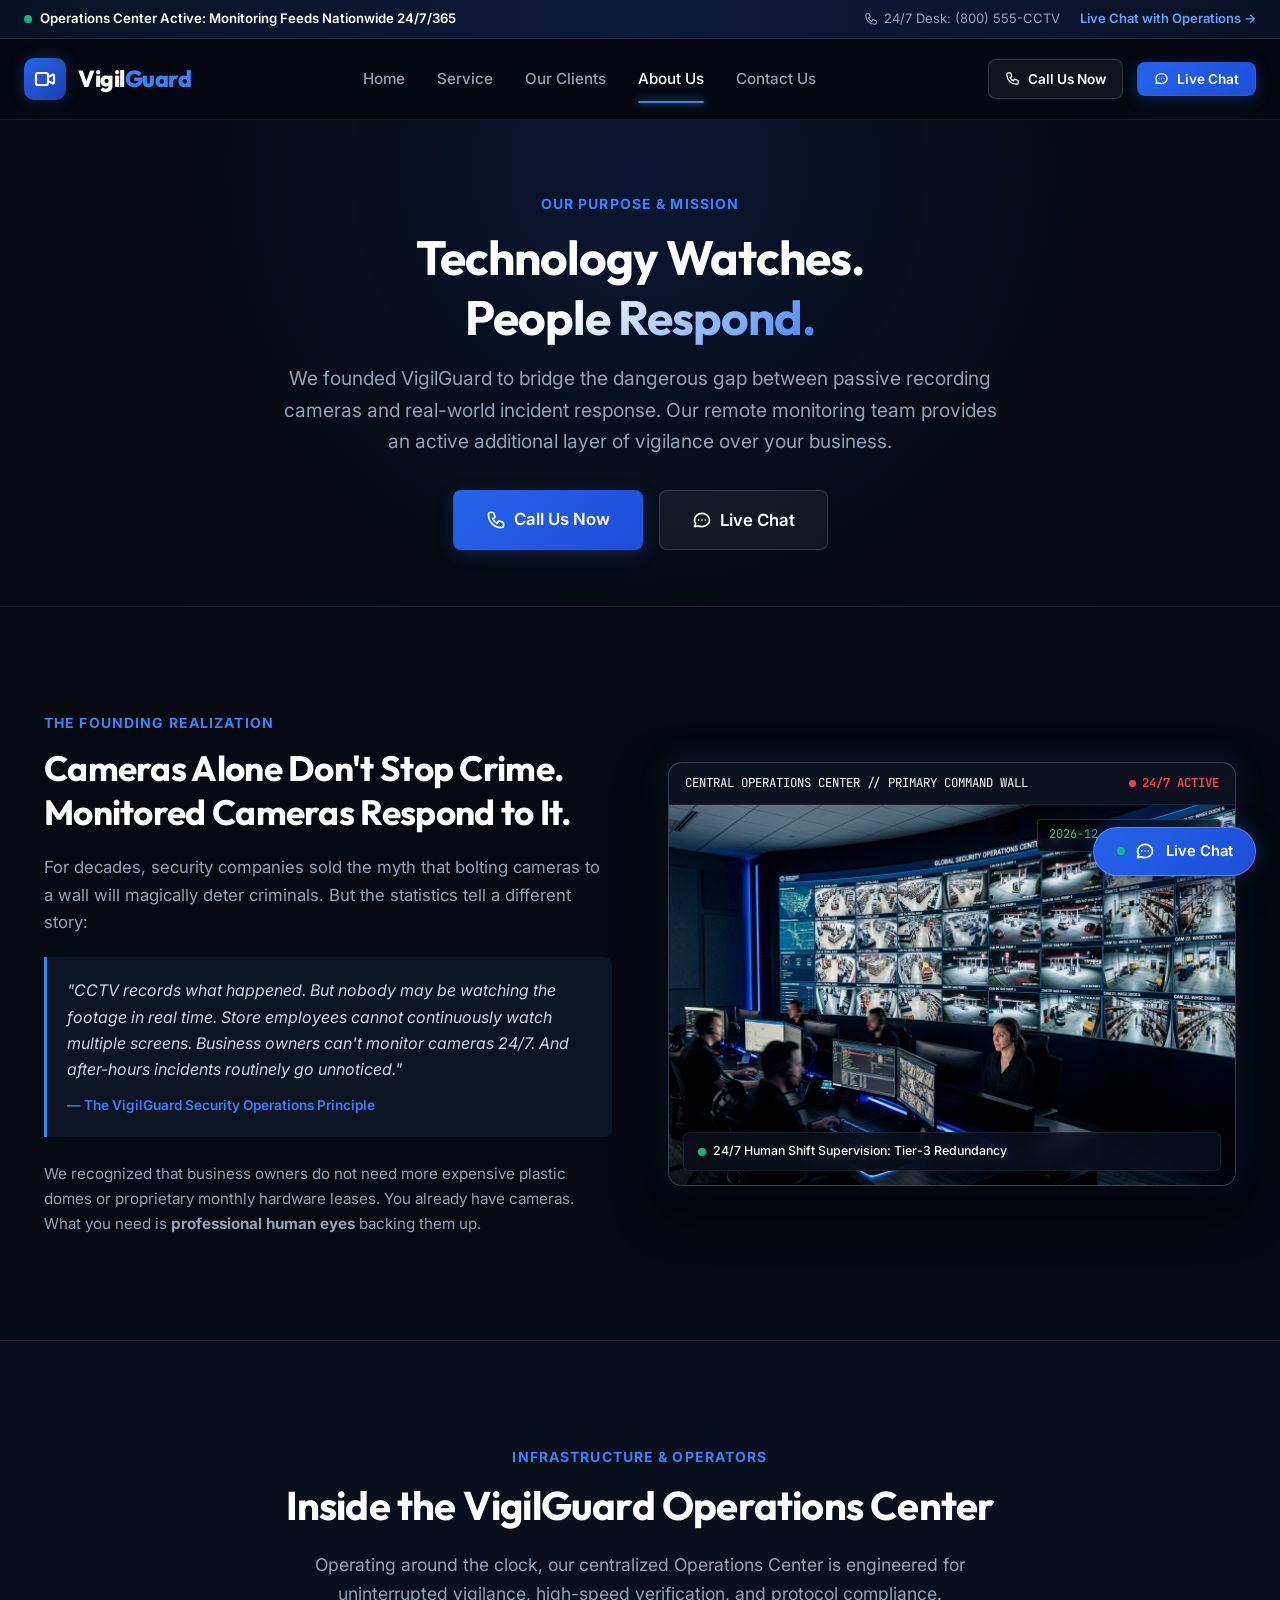
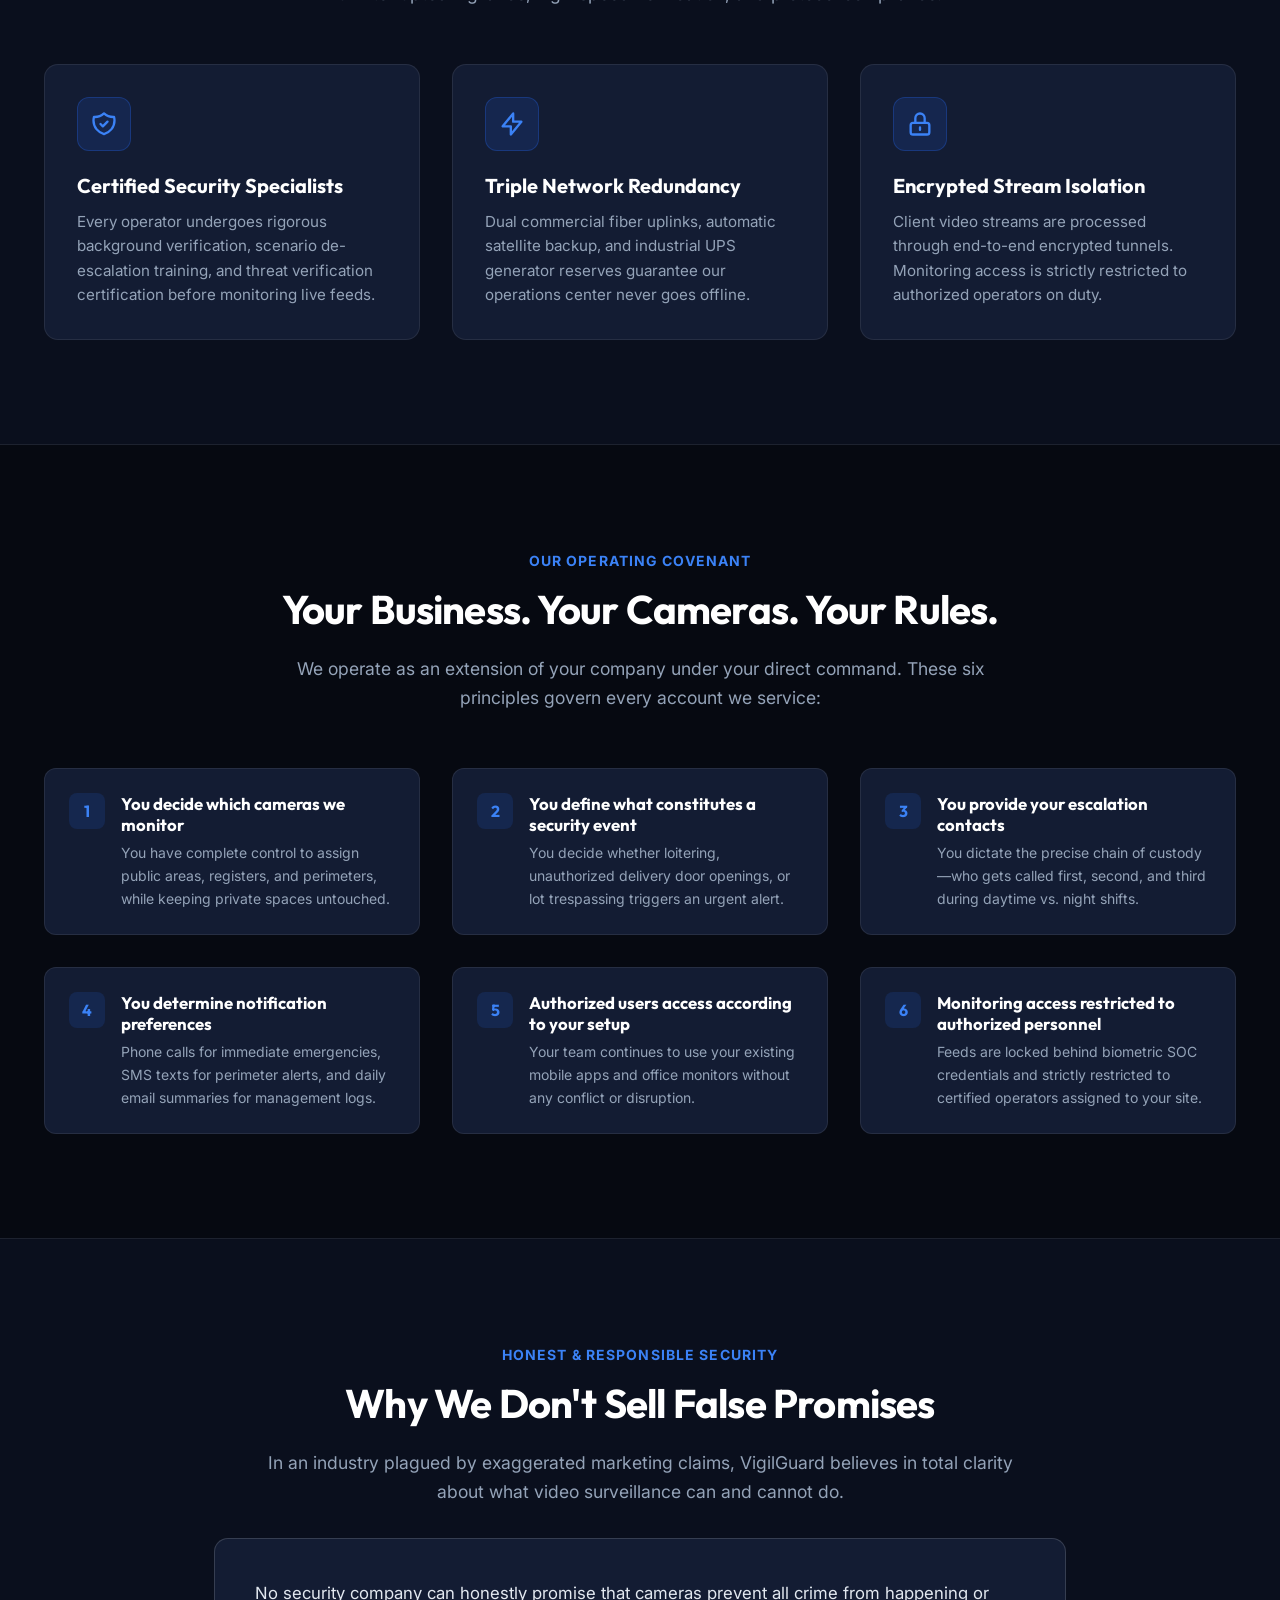
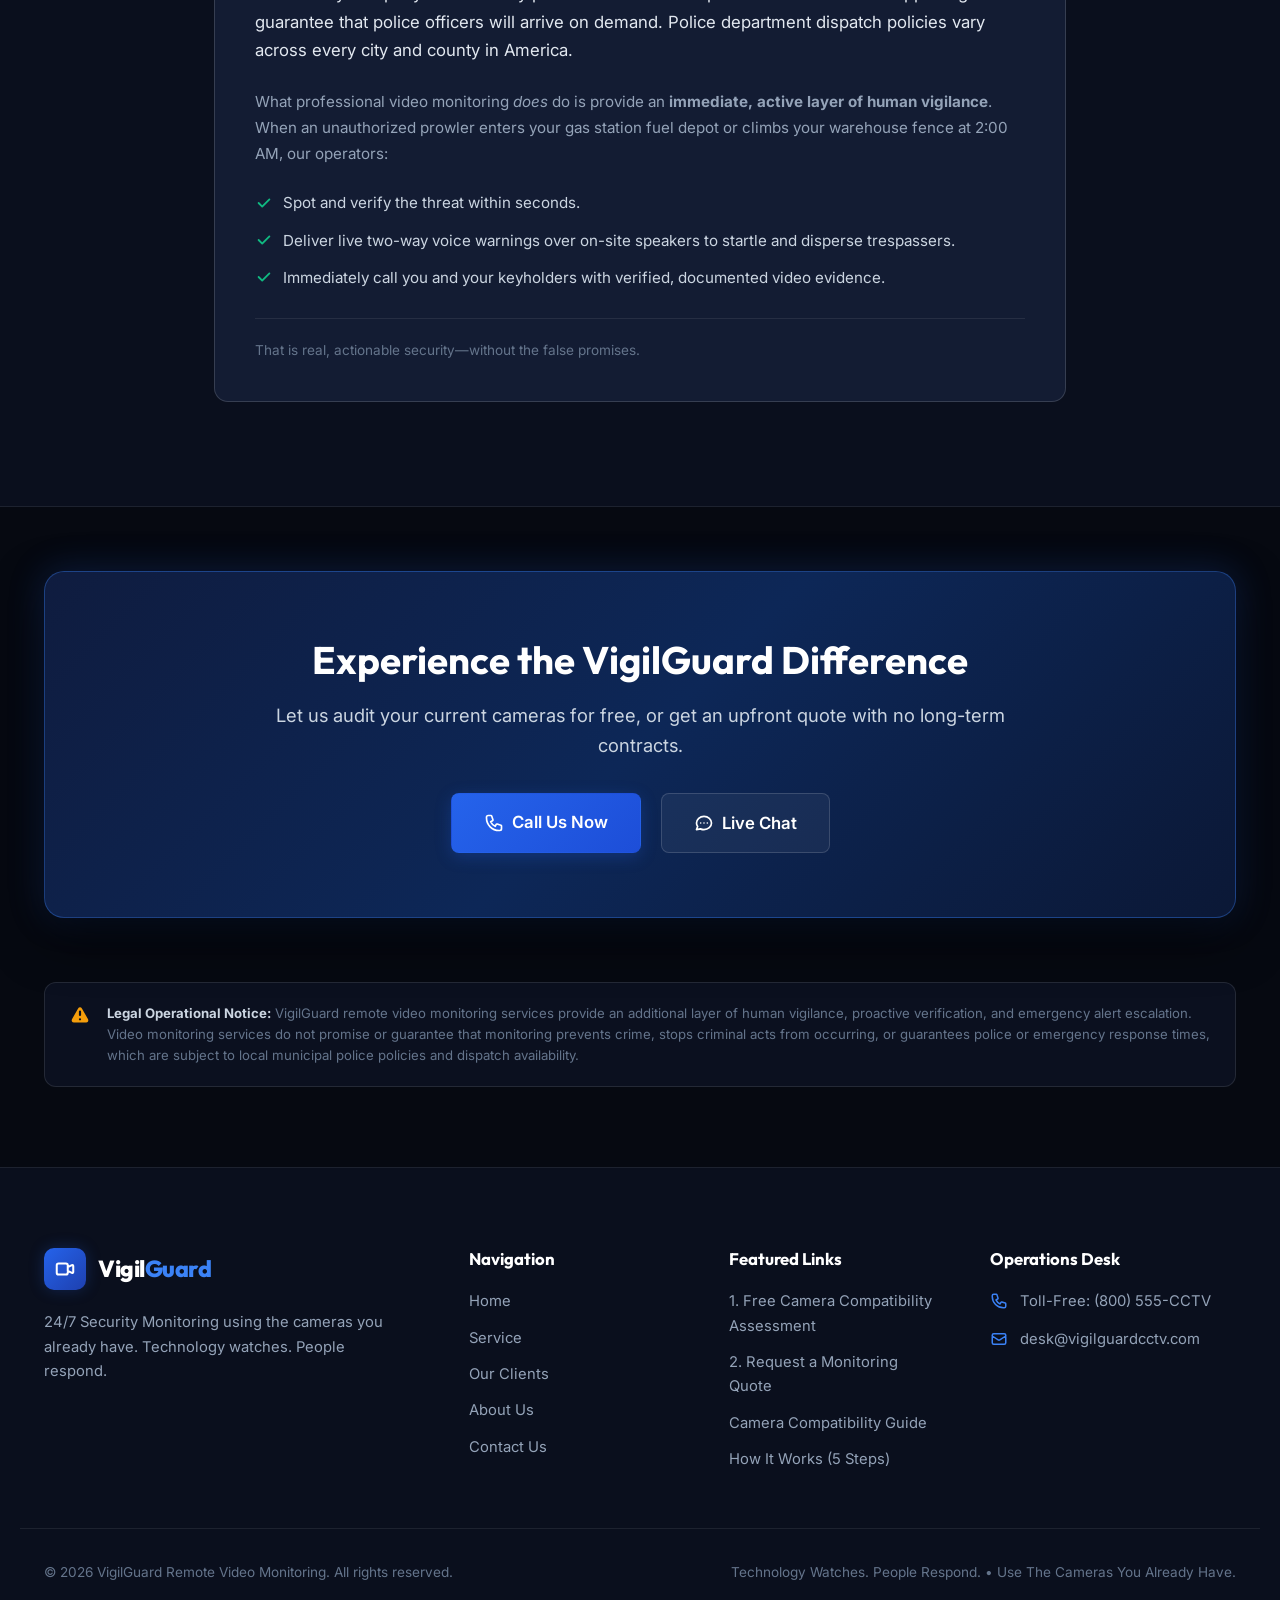
==== commit 578b7dd0: "Update primary and secondary CTAs to Call Us Now and Live Chat with interactive chat modal" ====
--- a/about.html
+++ b/about.html
@@ -24,8 +24,8 @@
           <svg width="14" height="14" fill="none" stroke="currentColor" stroke-width="2" viewBox="0 0 24 24"><path d="M3 5a2 2 0 012-2h3.28a1 1 0 01.948.684l1.498 4.493a1 1 0 01-.502 1.21l-2.257 1.13a11.042 11.042 0 005.516 5.516l1.13-2.257a1 1 0 011.21-.502l4.493 1.498a1 1 0 01.684.949V19a2 2 0 01-2 2h-1C9.716 21 3 14.284 3 6V5z"/></svg>
           24/7 Desk: (800) 555-CCTV
         </span>
-        <a href="#" class="top-link-item open-assessment-modal" style="color: #60a5fa; font-weight: 600;">
-          Free Camera Compatibility Assessment &rarr;
+        <a href="#" class="top-link-item open-chat-modal" style="color: #60a5fa; font-weight: 600;">
+          Live Chat with Operations &rarr;
         </a>
       </div>
     </div>
@@ -50,8 +50,14 @@
       </nav>
 
       <div class="header-actions">
-        <button class="btn btn-secondary btn-sm open-assessment-modal">Check Compatibility</button>
-        <button class="btn btn-primary btn-sm open-quote-modal">Request a Quote</button>
+        <a href="tel:18005552288" class="btn btn-secondary btn-sm">
+          <svg width="15" height="15" fill="none" stroke="currentColor" stroke-width="2" viewBox="0 0 24 24"><path stroke-linecap="round" stroke-linejoin="round" d="M3 5a2 2 0 012-2h3.28a1 1 0 01.948.684l1.498 4.493a1 1 0 01-.502 1.21l-2.257 1.13a11.042 11.042 0 005.516 5.516l1.13-2.257a1 1 0 011.21-.502l4.493 1.498a1 1 0 01.684.949V19a2 2 0 01-2 2h-1C9.716 21 3 14.284 3 6V5z"/></svg>
+          Call Us Now
+        </a>
+        <button class="btn btn-primary btn-sm open-chat-modal">
+          <svg width="15" height="15" fill="none" stroke="currentColor" stroke-width="2" viewBox="0 0 24 24"><path stroke-linecap="round" stroke-linejoin="round" d="M8 12h.01M12 12h.01M16 12h.01M21 12c0 4.418-4.03 8-9 8a9.863 9.863 0 01-4.255-.949L3 20l1.395-3.72C3.512 15.042 3 13.574 3 12c0-4.418 4.03-8 9-8s9 3.582 9 8z"/></svg>
+          Live Chat
+        </button>
       </div>
 
       <button class="mobile-toggle" aria-label="Toggle Navigation">
@@ -69,11 +75,13 @@
         We founded VigilGuard to bridge the dangerous gap between passive recording cameras and real-world incident response. Our remote monitoring team provides an active additional layer of vigilance over your business.
       </p>
       <div style="display: flex; justify-content: center; gap: 1rem; flex-wrap: wrap;">
-        <button class="btn btn-primary btn-lg open-assessment-modal">
-          1. Get a Free Camera Compatibility Assessment
-        </button>
-        <button class="btn btn-secondary btn-lg open-quote-modal">
-          2. Request a Monitoring Quote
+        <a href="tel:18005552288" class="btn btn-primary btn-lg">
+          <svg width="20" height="20" fill="none" stroke="currentColor" stroke-width="2" viewBox="0 0 24 24"><path stroke-linecap="round" stroke-linejoin="round" d="M3 5a2 2 0 012-2h3.28a1 1 0 01.948.684l1.498 4.493a1 1 0 01-.502 1.21l-2.257 1.13a11.042 11.042 0 005.516 5.516l1.13-2.257a1 1 0 011.21-.502l4.493 1.498a1 1 0 01.684.949V19a2 2 0 01-2 2h-1C9.716 21 3 14.284 3 6V5z"/></svg>
+          Call Us Now
+        </a>
+        <button class="btn btn-secondary btn-lg open-chat-modal">
+          <svg width="20" height="20" fill="none" stroke="currentColor" stroke-width="2" viewBox="0 0 24 24"><path stroke-linecap="round" stroke-linejoin="round" d="M8 12h.01M12 12h.01M16 12h.01M21 12c0 4.418-4.03 8-9 8a9.863 9.863 0 01-4.255-.949L3 20l1.395-3.72C3.512 15.042 3 13.574 3 12c0-4.418 4.03-8 9-8s9 3.582 9 8z"/></svg>
+          Live Chat
         </button>
       </div>
     </div>
@@ -275,11 +283,13 @@
           Let us audit your current cameras for free, or get an upfront quote with no long-term contracts.
         </p>
         <div class="cta-banner-actions">
-          <button class="btn btn-primary btn-lg open-assessment-modal">
-            1. Get a Free Camera Compatibility Assessment
-          </button>
-          <button class="btn btn-secondary btn-lg open-quote-modal">
-            2. Request a Monitoring Quote
+          <a href="tel:18005552288" class="btn btn-primary btn-lg">
+            <svg width="20" height="20" fill="none" stroke="currentColor" stroke-width="2" viewBox="0 0 24 24"><path stroke-linecap="round" stroke-linejoin="round" d="M3 5a2 2 0 012-2h3.28a1 1 0 01.948.684l1.498 4.493a1 1 0 01-.502 1.21l-2.257 1.13a11.042 11.042 0 005.516 5.516l1.13-2.257a1 1 0 011.21-.502l4.493 1.498a1 1 0 01.684.949V19a2 2 0 01-2 2h-1C9.716 21 3 14.284 3 6V5z"/></svg>
+            Call Us Now
+          </a>
+          <button class="btn btn-secondary btn-lg open-chat-modal">
+            <svg width="20" height="20" fill="none" stroke="currentColor" stroke-width="2" viewBox="0 0 24 24"><path stroke-linecap="round" stroke-linejoin="round" d="M8 12h.01M12 12h.01M16 12h.01M21 12c0 4.418-4.03 8-9 8a9.863 9.863 0 01-4.255-.949L3 20l1.395-3.72C3.512 15.042 3 13.574 3 12c0-4.418 4.03-8 9-8s9 3.582 9 8z"/></svg>
+            Live Chat
           </button>
         </div>
       </div>
@@ -483,6 +493,54 @@
     </div>
   </div>
 
+  <!-- FLOATING LIVE CHAT BUTTON -->
+  <button class="floating-chat-btn open-chat-modal" aria-label="Open 24/7 Live Chat">
+    <span class="pulse-dot"></span>
+    <svg width="20" height="20" fill="none" stroke="currentColor" stroke-width="2" viewBox="0 0 24 24"><path stroke-linecap="round" stroke-linejoin="round" d="M8 12h.01M12 12h.01M16 12h.01M21 12c0 4.418-4.03 8-9 8a9.863 9.863 0 01-4.255-.949L3 20l1.395-3.72C3.512 15.042 3 13.574 3 12c0-4.418 4.03-8 9-8s9 3.582 9 8z"/></svg>
+    <span>Live Chat</span>
+  </button>
+
+  <!-- MODAL: 24/7 Live Operations Desk Chat -->
+  <div class="modal-overlay" id="modal-chat" role="dialog" aria-modal="true">
+    <div class="modal-content" style="max-width: 520px; padding: 1.5rem;">
+      <button class="modal-close-btn" aria-label="Close modal">&times;</button>
+      <div class="chat-window">
+        <div class="chat-header-bar">
+          <div class="chat-agent-info">
+            <div class="chat-agent-avatar">
+              <svg width="22" height="22" fill="none" stroke="currentColor" stroke-width="2" viewBox="0 0 24 24"><path stroke-linecap="round" stroke-linejoin="round" d="M16 7a4 4 0 11-8 0 4 4 0 018 0zM12 14a7 7 0 00-7 7h14a7 7 0 00-7-7z"/></svg>
+              <span class="status-dot"></span>
+            </div>
+            <div>
+              <div style="font-size: 1rem; font-weight: 700; color: var(--text-white);">SOC Watch Commander</div>
+              <div style="font-size: 0.775rem; color: #34d399; display: flex; align-items: center; gap: 0.35rem;">
+                <span class="pulse-dot" style="width: 6px; height: 6px;"></span>
+                Online &bull; 24/7 Remote Monitoring Desk
+              </div>
+            </div>
+          </div>
+          <a href="tel:18005552288" class="btn btn-primary btn-sm" style="padding: 0.4rem 0.8rem; font-size: 0.8rem;">Call Us</a>
+        </div>
+        <div class="chat-messages-container" id="chat-messages">
+          <div class="chat-bubble chat-bubble-operator">
+            👋 <strong>Welcome to VigilGuard Operations Desk.</strong> I am actively monitoring live security feeds on shift. How can we assist you with your security cameras today?
+          </div>
+        </div>
+        <div class="chat-chips-wrap">
+          <button class="chat-chip" data-msg="Can I monitor my existing camera system?">🔍 Check My Cameras</button>
+          <button class="chat-chip" data-msg="What are your weekly and monthly pricing plans?">💰 Pricing Plans</button>
+          <button class="chat-chip" data-msg="I would like to speak with an operator now.">📞 Speak with Operator</button>
+        </div>
+        <div class="chat-input-box">
+          <input type="text" id="chat-user-input" class="form-control" placeholder="Type a message or ask a question..." style="font-size: 0.875rem;">
+          <button id="chat-send-btn" class="btn btn-primary" style="padding: 0.75rem 1.2rem;">
+            <svg width="18" height="18" fill="none" stroke="currentColor" stroke-width="2" viewBox="0 0 24 24"><path stroke-linecap="round" stroke-linejoin="round" d="M14 5l7 7m0 0l-7 7m7-7H3"/></svg>
+          </button>
+        </div>
+      </div>
+    </div>
+  </div>
+
   <script src="assets/js/main.js"></script>
 </body>
 </html>
--- a/assets/css/style.css
+++ b/assets/css/style.css
@@ -1,4 +1,4 @@
-﻿/* ==========================================================================
+/* ==========================================================================
    VIGILGUARD 24/7 REMOTE CCTV MONITORING - DESIGN SYSTEM
    ========================================================================== */
 
@@ -473,22 +473,24 @@
 }
 
 .hero-subheadline {
-  font-size: 1.25rem;
+  font-size: 1.35rem;
+  color: #60a5fa;
+  font-weight: 600;
+  margin-bottom: 1rem;
+  line-height: 1.4;
+  letter-spacing: -0.01em;
+}
+
+.hero-statement {
+  font-size: 1.1rem;
   color: #cbd5e1;
-  font-weight: 500;
-  margin-bottom: 1rem;
-  line-height: 1.5;
-}
-
-.hero-statement {
-  font-size: 1.05rem;
-  color: var(--text-muted);
   margin-bottom: 2rem;
   line-height: 1.7;
 }
 
 .hero-statement strong {
   color: var(--text-white);
+  font-weight: 600;
 }
 
 .hero-cta-group {
@@ -1586,3 +1588,140 @@
     padding: 2.5rem 1.5rem;
   }
 }
+
+/* Floating Live Chat Launcher */
+.floating-chat-btn {
+  position: fixed;
+  bottom: 24px;
+  right: 24px;
+  z-index: 1500;
+  background: linear-gradient(135deg, var(--primary) 0%, #1d4ed8 100%);
+  color: var(--text-white);
+  border: 1px solid rgba(255, 255, 255, 0.25);
+  border-radius: 9999px;
+  padding: 0.85rem 1.4rem;
+  display: flex;
+  align-items: center;
+  gap: 0.65rem;
+  font-weight: 600;
+  font-size: 0.925rem;
+  cursor: pointer;
+  box-shadow: 0 10px 30px rgba(0, 0, 0, 0.6), 0 0 20px rgba(37, 99, 235, 0.4);
+  transition: all var(--trans-fast);
+}
+
+.floating-chat-btn:hover {
+  transform: translateY(-3px) scale(1.02);
+  box-shadow: 0 14px 35px rgba(0, 0, 0, 0.7), 0 0 25px rgba(37, 99, 235, 0.6);
+}
+
+/* Live Chat Modal Styles */
+.chat-window {
+  display: flex;
+  flex-direction: column;
+  height: 520px;
+  max-height: 80vh;
+}
+
+.chat-header-bar {
+  display: flex;
+  align-items: center;
+  justify-content: space-between;
+  padding-bottom: 1rem;
+  border-bottom: 1px solid var(--border-subtle);
+  margin-bottom: 1rem;
+}
+
+.chat-agent-info {
+  display: flex;
+  align-items: center;
+  gap: 0.75rem;
+}
+
+.chat-agent-avatar {
+  width: 42px;
+  height: 42px;
+  border-radius: 50%;
+  background: linear-gradient(135deg, #1e40af 0%, #06b6d4 100%);
+  display: flex;
+  align-items: center;
+  justify-content: center;
+  color: white;
+  position: relative;
+}
+
+.chat-agent-avatar .status-dot {
+  position: absolute;
+  bottom: 0;
+  right: 0;
+  width: 10px;
+  height: 10px;
+  border-radius: 50%;
+  background: var(--accent-emerald);
+  border: 2px solid var(--bg-card);
+}
+
+.chat-messages-container {
+  flex-grow: 1;
+  overflow-y: auto;
+  display: flex;
+  flex-direction: column;
+  gap: 0.85rem;
+  padding-right: 0.5rem;
+  margin-bottom: 1rem;
+}
+
+.chat-bubble {
+  max-width: 85%;
+  padding: 0.75rem 1rem;
+  border-radius: 12px;
+  font-size: 0.875rem;
+  line-height: 1.5;
+}
+
+.chat-bubble-operator {
+  background: rgba(30, 41, 59, 0.9);
+  border: 1px solid var(--border-subtle);
+  color: var(--text-main);
+  align-self: flex-start;
+  border-bottom-left-radius: 2px;
+}
+
+.chat-bubble-user {
+  background: linear-gradient(135deg, var(--primary) 0%, #1d4ed8 100%);
+  color: white;
+  align-self: flex-end;
+  border-bottom-right-radius: 2px;
+}
+
+.chat-chips-wrap {
+  display: flex;
+  flex-wrap: wrap;
+  gap: 0.5rem;
+  margin-bottom: 0.75rem;
+}
+
+.chat-chip {
+  background: rgba(255, 255, 255, 0.05);
+  border: 1px solid var(--border-light);
+  border-radius: 9999px;
+  padding: 0.35rem 0.85rem;
+  font-size: 0.78rem;
+  color: #cbd5e1;
+  cursor: pointer;
+  transition: var(--trans-fast);
+}
+
+.chat-chip:hover {
+  background: rgba(37, 99, 235, 0.25);
+  border-color: var(--primary-light);
+  color: white;
+}
+
+.chat-input-box {
+  display: flex;
+  gap: 0.5rem;
+  border-top: 1px solid var(--border-subtle);
+  padding-top: 0.75rem;
+}
+
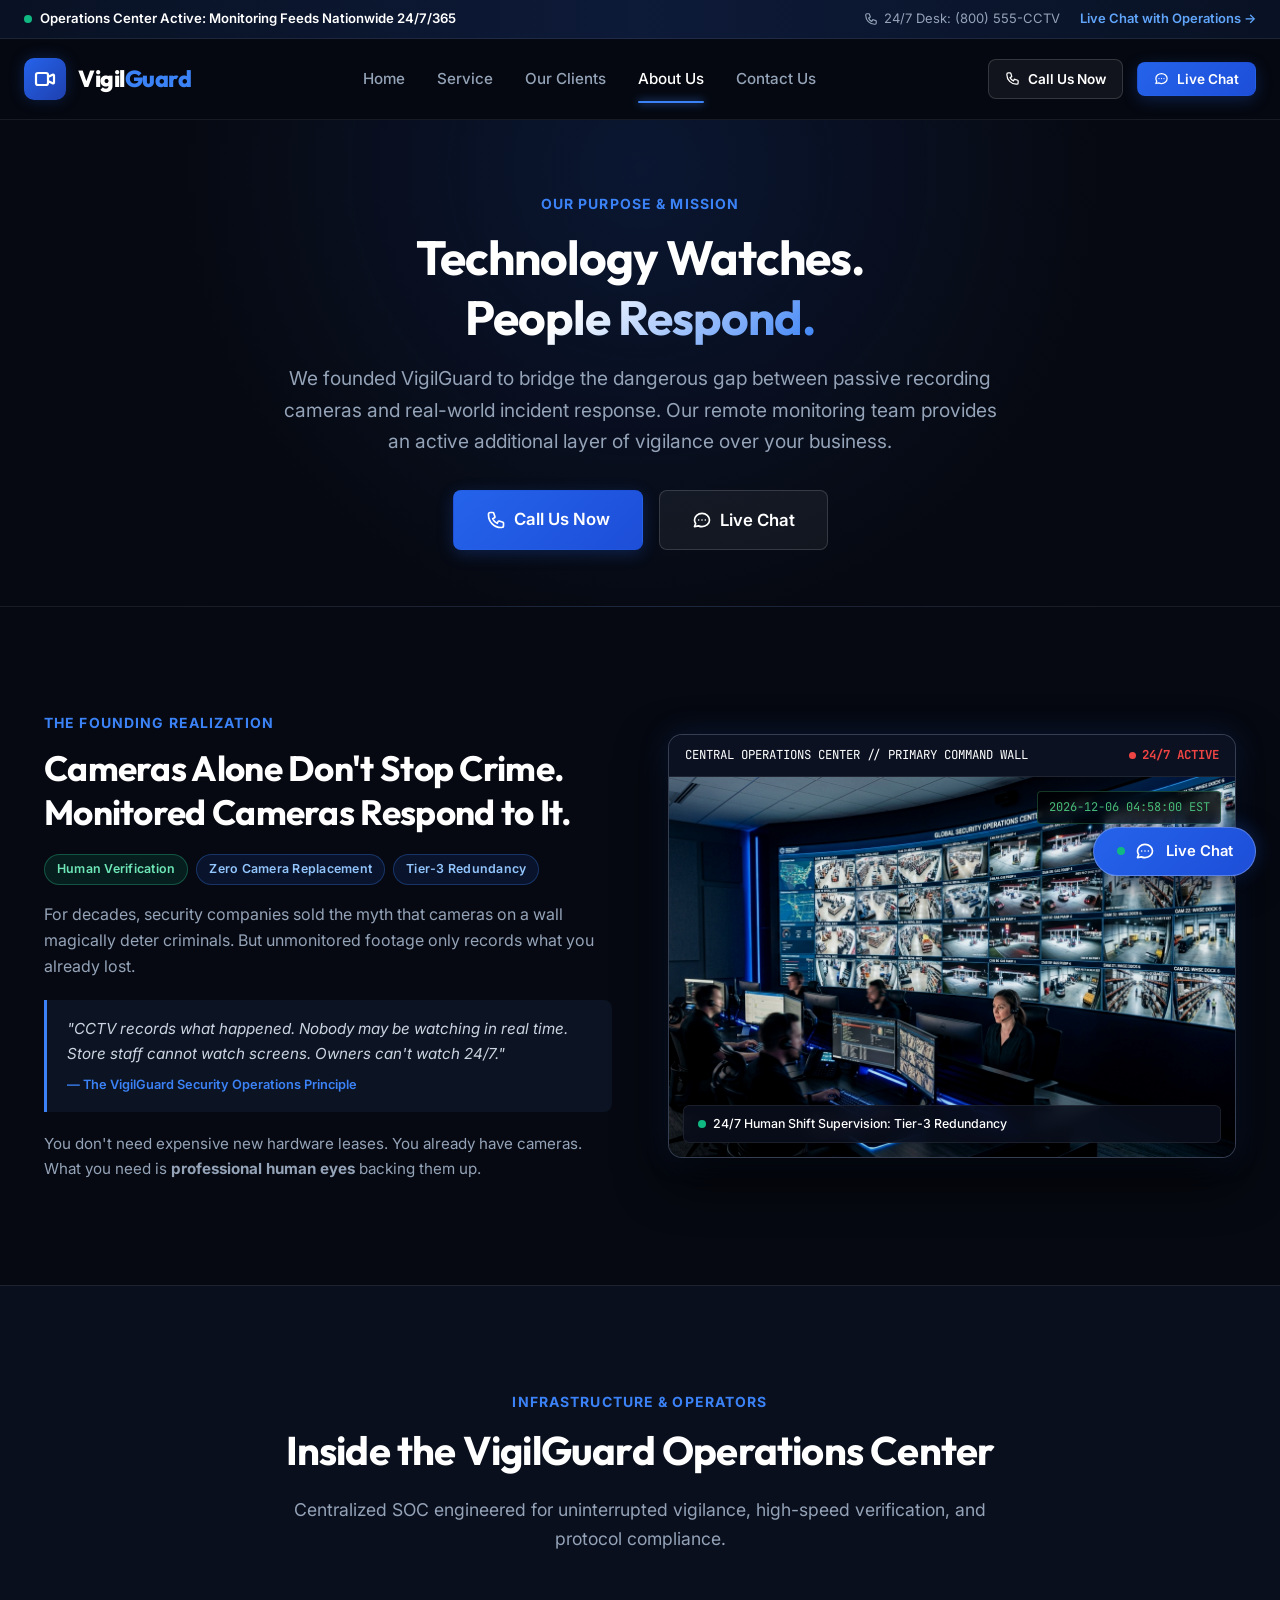
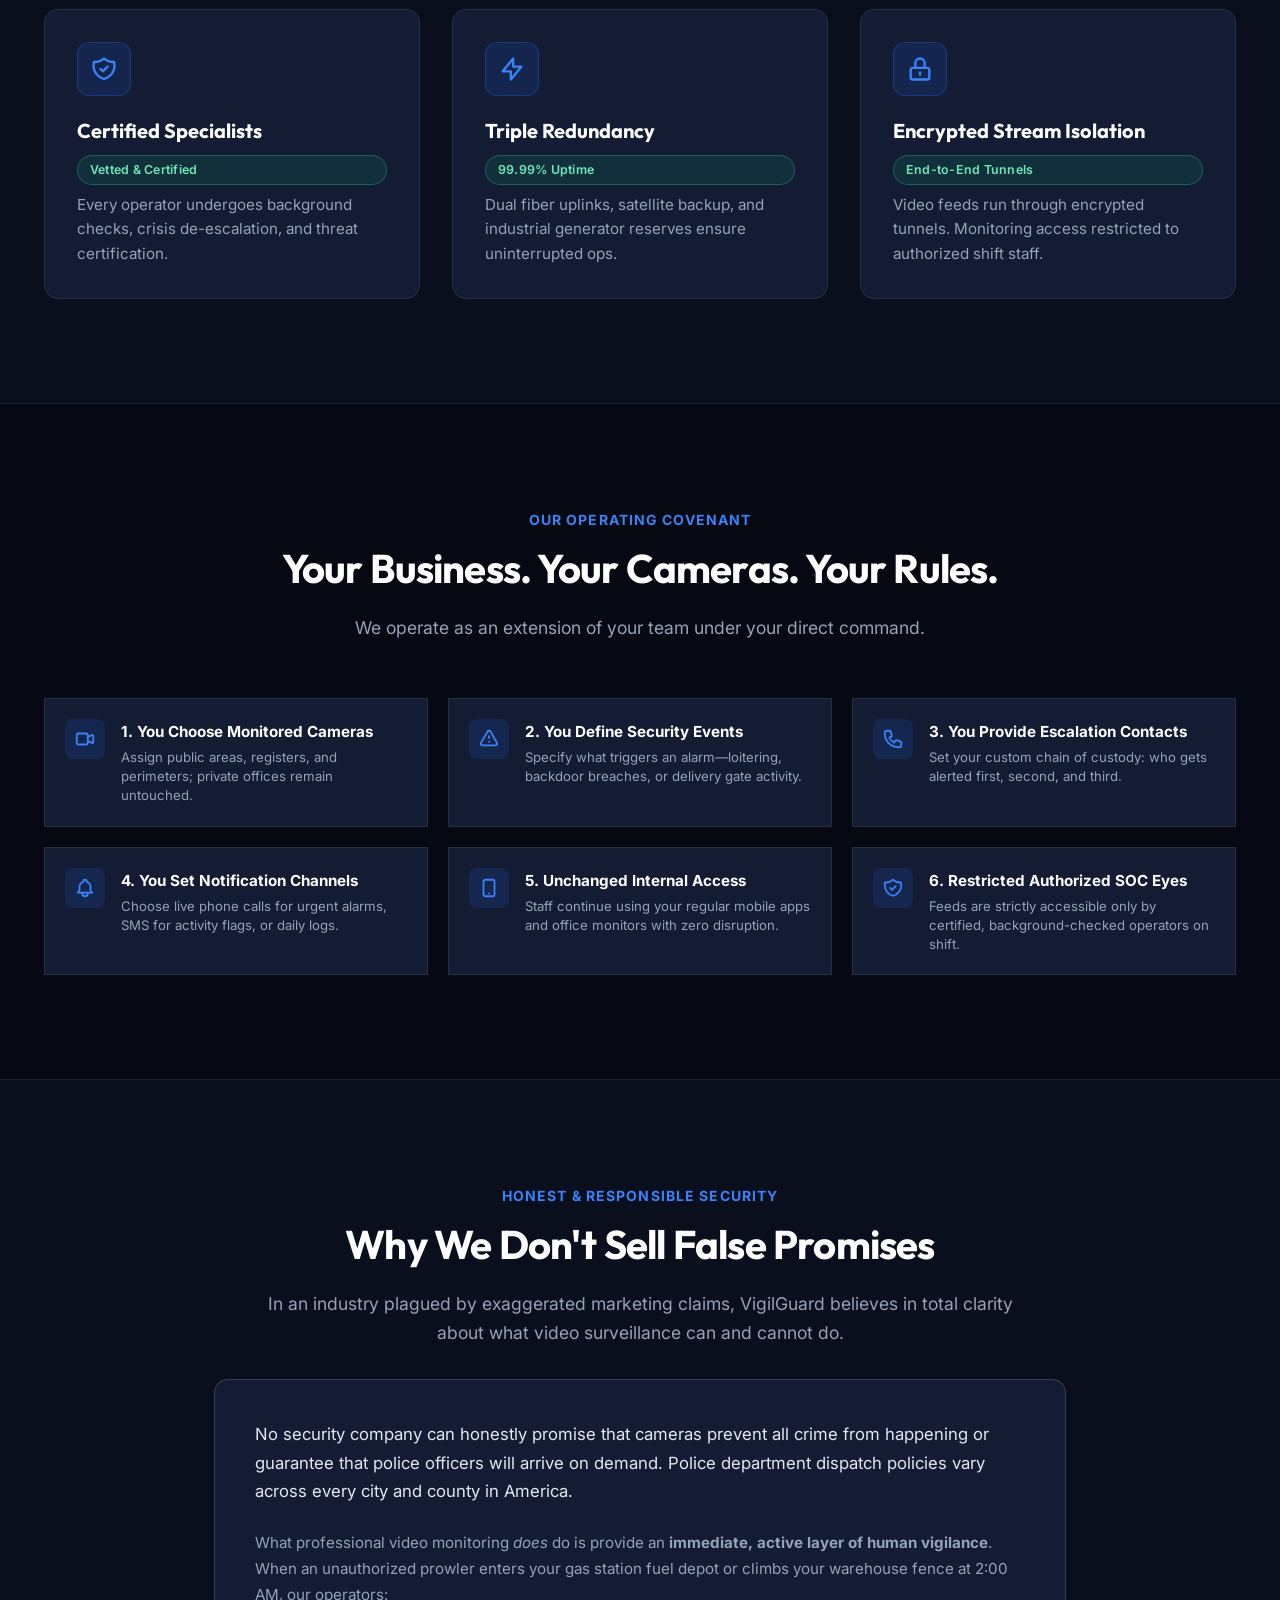
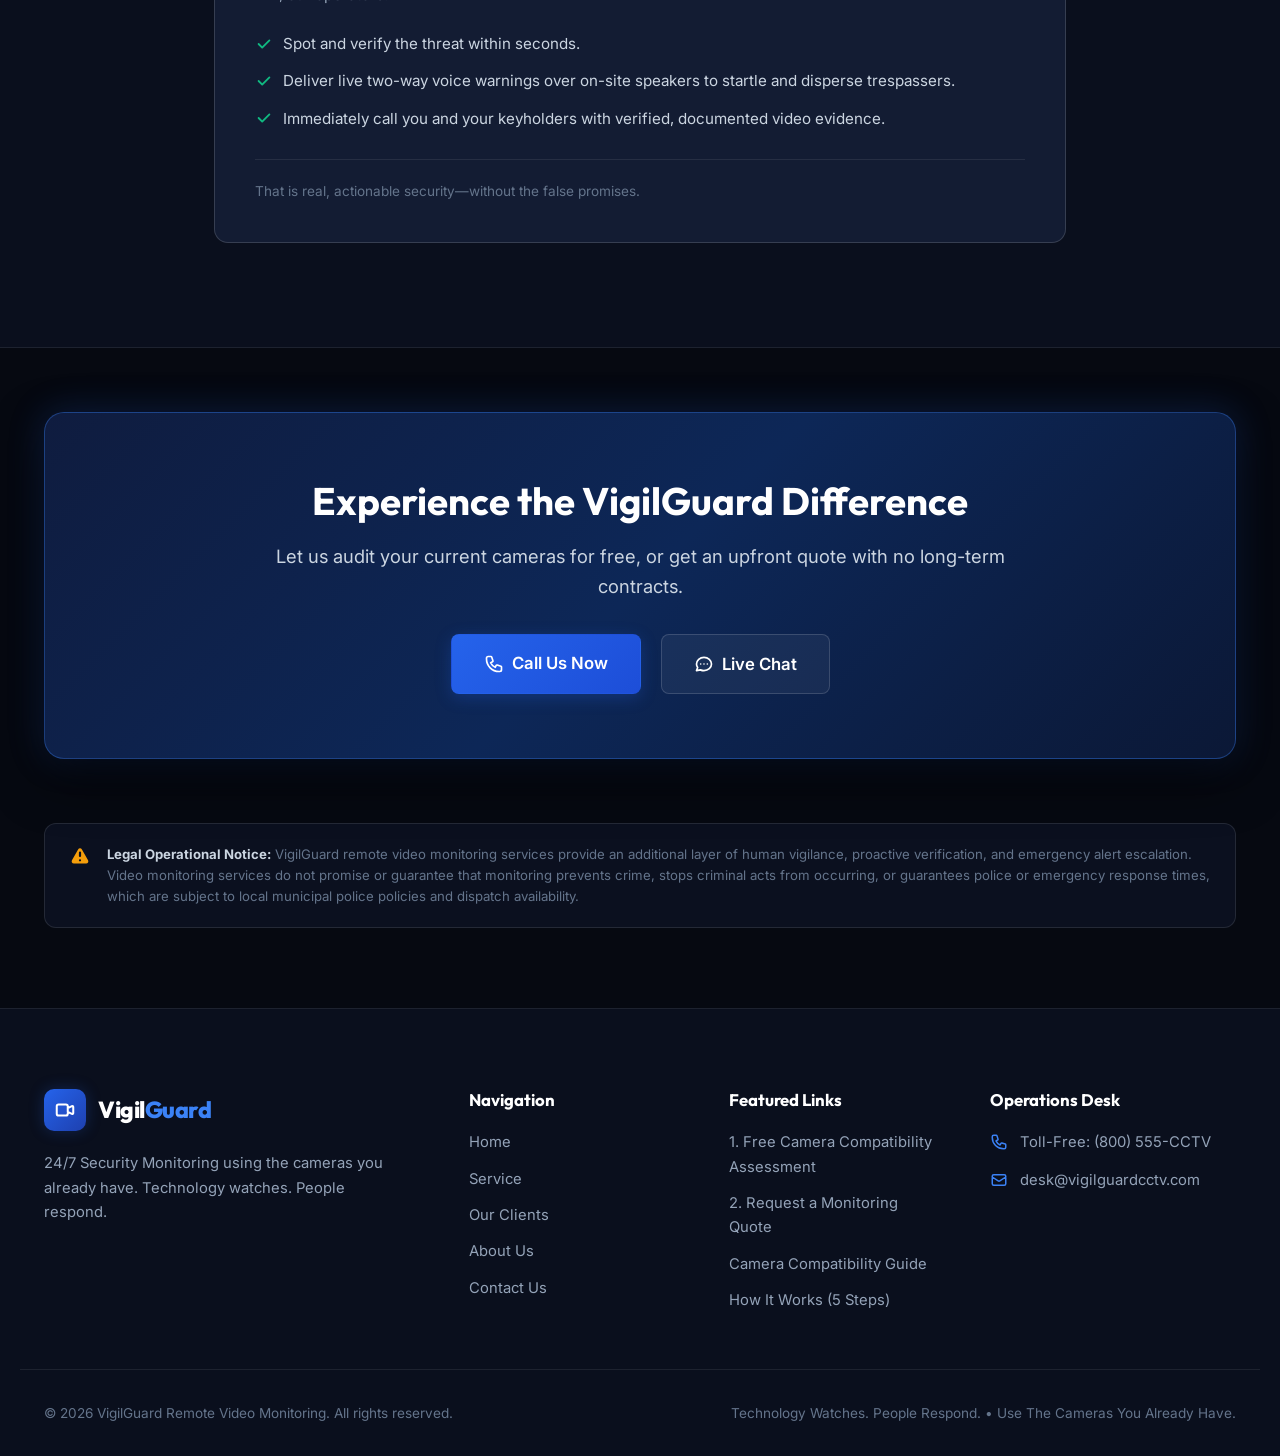
==== commit 87446e57: "Refactor website: reduce content density, add visual architecture diagrams, hardware deterrence phot" ====
--- a/about.html
+++ b/about.html
@@ -94,17 +94,22 @@
         <div>
           <span class="section-subtitle">The Founding Realization</span>
           <h2 class="section-heading" style="font-size: 2.2rem;">Cameras Alone Don't Stop Crime. Monitored Cameras Respond to It.</h2>
-          <p style="color: var(--text-muted); font-size: 1.05rem; margin-bottom: 1.25rem;">
-            For decades, security companies sold the myth that bolting cameras to a wall will magically deter criminals. But the statistics tell a different story:
+          <div class="metric-pill-row">
+            <span class="metric-pill pill-green">Human Verification</span>
+            <span class="metric-pill">Zero Camera Replacement</span>
+            <span class="metric-pill">Tier-3 Redundancy</span>
+          </div>
+          <p style="color: var(--text-muted); font-size: 1rem; margin-bottom: 1.25rem;">
+            For decades, security companies sold the myth that cameras on a wall magically deter criminals. But unmonitored footage only records what you already lost.
           </p>
-          <div style="background: rgba(15, 23, 42, 0.7); border-left: 3px solid var(--primary-light); padding: 1.25rem; border-radius: 0 8px 8px 0; margin-bottom: 1.5rem;">
-            <p style="color: #cbd5e1; font-style: italic; margin-bottom: 0.5rem;">
-              "CCTV records what happened. But nobody may be watching the footage in real time. Store employees cannot continuously watch multiple screens. Business owners can't monitor cameras 24/7. And after-hours incidents routinely go unnoticed."
+          <div style="background: rgba(15, 23, 42, 0.7); border-left: 3px solid var(--primary-light); padding: 1rem 1.25rem; border-radius: 0 8px 8px 0; margin-bottom: 1.25rem;">
+            <p style="color: #cbd5e1; font-style: italic; margin-bottom: 0.25rem; font-size: 0.95rem;">
+              "CCTV records what happened. Nobody may be watching in real time. Store staff cannot watch screens. Owners can't watch 24/7."
             </p>
-            <span style="font-size: 0.85rem; color: var(--primary-light); font-weight: 600;">— The VigilGuard Security Operations Principle</span>
-          </div>
-          <p style="color: var(--text-muted); font-size: 0.95rem; line-height: 1.65;">
-            We recognized that business owners do not need more expensive plastic domes or proprietary monthly hardware leases. You already have cameras. What you need is <strong>professional human eyes</strong> backing them up.
+            <span style="font-size: 0.8rem; color: var(--primary-light); font-weight: 600;">— The VigilGuard Security Operations Principle</span>
+          </div>
+          <p style="color: var(--text-muted); font-size: 0.95rem; line-height: 1.6; margin: 0;">
+            You don't need expensive new hardware leases. You already have cameras. What you need is <strong>professional human eyes</strong> backing them up.
           </p>
         </div>
 
@@ -140,7 +145,7 @@
         <span class="section-subtitle">Infrastructure & Operators</span>
         <h2 class="section-heading">Inside the VigilGuard Operations Center</h2>
         <p class="section-desc">
-          Operating around the clock, our centralized Operations Center is engineered for uninterrupted vigilance, high-speed verification, and protocol compliance.
+          Centralized SOC engineered for uninterrupted vigilance, high-speed verification, and protocol compliance.
         </p>
       </div>
 
@@ -149,16 +154,18 @@
           <div class="feature-icon-box">
             <svg width="28" height="28" fill="none" stroke="currentColor" stroke-width="2" viewBox="0 0 24 24"><path stroke-linecap="round" stroke-linejoin="round" d="M9 12l2 2 4-4m5.618-4.016A11.955 11.955 0 0112 2.944a11.955 11.955 0 01-8.618 3.04A12.02 12.02 0 003 9c0 5.591 3.824 10.29 9 11.622 5.176-1.332 9-6.03 9-11.622 0-1.042-.133-2.052-.382-3.016z"/></svg>
           </div>
-          <h3>Certified Security Specialists</h3>
-          <p>Every operator undergoes rigorous background verification, scenario de-escalation training, and threat verification certification before monitoring live feeds.</p>
+          <h3>Certified Specialists</h3>
+          <span class="metric-pill pill-green" style="margin-bottom: 0.5rem;">Vetted & Certified</span>
+          <p>Every operator undergoes background checks, crisis de-escalation, and threat certification.</p>
         </div>
 
         <div class="feature-card">
           <div class="feature-icon-box">
             <svg width="28" height="28" fill="none" stroke="currentColor" stroke-width="2" viewBox="0 0 24 24"><path stroke-linecap="round" stroke-linejoin="round" d="M13 10V3L4 14h7v7l9-11h-7z"/></svg>
           </div>
-          <h3>Triple Network Redundancy</h3>
-          <p>Dual commercial fiber uplinks, automatic satellite backup, and industrial UPS generator reserves guarantee our operations center never goes offline.</p>
+          <h3>Triple Redundancy</h3>
+          <span class="metric-pill pill-green" style="margin-bottom: 0.5rem;">99.99% Uptime</span>
+          <p>Dual fiber uplinks, satellite backup, and industrial generator reserves ensure uninterrupted ops.</p>
         </div>
 
         <div class="feature-card">
@@ -166,7 +173,8 @@
             <svg width="28" height="28" fill="none" stroke="currentColor" stroke-width="2" viewBox="0 0 24 24"><path stroke-linecap="round" stroke-linejoin="round" d="M12 15v2m-6 4h12a2 2 0 002-2v-6a2 2 0 00-2-2H6a2 2 0 00-2 2v6a2 2 0 002 2zm10-10V7a4 4 0 00-8 0v4h8z"/></svg>
           </div>
           <h3>Encrypted Stream Isolation</h3>
-          <p>Client video streams are processed through end-to-end encrypted tunnels. Monitoring access is strictly restricted to authorized operators on duty.</p>
+          <span class="metric-pill pill-green" style="margin-bottom: 0.5rem;">End-to-End Tunnels</span>
+          <p>Video feeds run through encrypted tunnels. Monitoring access restricted to authorized shift staff.</p>
         </div>
       </div>
     </div>
@@ -179,56 +187,68 @@
         <span class="section-subtitle">Our Operating Covenant</span>
         <h2 class="section-heading">Your Business. Your Cameras. Your Rules.</h2>
         <p class="section-desc">
-          We operate as an extension of your company under your direct command. These six principles govern every account we service:
-        </p>
-      </div>
-
-      <div class="grid-3">
-        <div class="rule-box">
-          <div class="rule-index">1</div>
-          <div class="rule-content">
-            <h4>You decide which cameras we monitor</h4>
-            <p>You have complete control to assign public areas, registers, and perimeters, while keeping private spaces untouched.</p>
-          </div>
-        </div>
-
-        <div class="rule-box">
-          <div class="rule-index">2</div>
-          <div class="rule-content">
-            <h4>You define what constitutes a security event</h4>
-            <p>You decide whether loitering, unauthorized delivery door openings, or lot trespassing triggers an urgent alert.</p>
-          </div>
-        </div>
-
-        <div class="rule-box">
-          <div class="rule-index">3</div>
-          <div class="rule-content">
-            <h4>You provide your escalation contacts</h4>
-            <p>You dictate the precise chain of custody—who gets called first, second, and third during daytime vs. night shifts.</p>
-          </div>
-        </div>
-
-        <div class="rule-box">
-          <div class="rule-index">4</div>
-          <div class="rule-content">
-            <h4>You determine notification preferences</h4>
-            <p>Phone calls for immediate emergencies, SMS texts for perimeter alerts, and daily email summaries for management logs.</p>
-          </div>
-        </div>
-
-        <div class="rule-box">
-          <div class="rule-index">5</div>
-          <div class="rule-content">
-            <h4>Authorized users access according to your setup</h4>
-            <p>Your team continues to use your existing mobile apps and office monitors without any conflict or disruption.</p>
-          </div>
-        </div>
-
-        <div class="rule-box">
-          <div class="rule-index">6</div>
-          <div class="rule-content">
-            <h4>Monitoring access restricted to authorized personnel</h4>
-            <p>Feeds are locked behind biometric SOC credentials and strictly restricted to certified operators assigned to your site.</p>
+          We operate as an extension of your team under your direct command.
+        </p>
+      </div>
+
+      <div class="grid-3" style="gap: 1.25rem;">
+        <div class="rule-tile">
+          <div class="rule-tile-icon">
+            <svg width="22" height="22" fill="none" stroke="currentColor" stroke-width="2" viewBox="0 0 24 24"><path stroke-linecap="round" stroke-linejoin="round" d="M15 10l4.553-2.276A1 1 0 0121 8.618v6.764a1 1 0 01-1.447.894L15 14M5 18h8a2 2 0 002-2V8a2 2 0 00-2-2H5a2 2 0 00-2 2v8a2 2 0 002 2z"/></svg>
+          </div>
+          <div>
+            <div class="rule-tile-title">1. You Choose Monitored Cameras</div>
+            <p class="rule-tile-desc">Assign public areas, registers, and perimeters; private offices remain untouched.</p>
+          </div>
+        </div>
+
+        <div class="rule-tile">
+          <div class="rule-tile-icon">
+            <svg width="22" height="22" fill="none" stroke="currentColor" stroke-width="2" viewBox="0 0 24 24"><path stroke-linecap="round" stroke-linejoin="round" d="M12 9v2m0 4h.01m-6.938 4h13.856c1.54 0 2.502-1.667 1.732-3L13.732 4c-.77-1.333-2.694-1.333-3.464 0L3.34 16c-.77 1.333.192 3 1.732 3z"/></svg>
+          </div>
+          <div>
+            <div class="rule-tile-title">2. You Define Security Events</div>
+            <p class="rule-tile-desc">Specify what triggers an alarm—loitering, backdoor breaches, or delivery gate activity.</p>
+          </div>
+        </div>
+
+        <div class="rule-tile">
+          <div class="rule-tile-icon">
+            <svg width="22" height="22" fill="none" stroke="currentColor" stroke-width="2" viewBox="0 0 24 24"><path stroke-linecap="round" stroke-linejoin="round" d="M3 5a2 2 0 012-2h3.28a1 1 0 01.948.684l1.498 4.493a1 1 0 01-.502 1.21l-2.257 1.13a11.042 11.042 0 005.516 5.516l1.13-2.257a1 1 0 011.21-.502l4.493 1.498a1 1 0 01.684.949V19a2 2 0 01-2 2h-1C9.716 21 3 14.284 3 6V5z"/></svg>
+          </div>
+          <div>
+            <div class="rule-tile-title">3. You Provide Escalation Contacts</div>
+            <p class="rule-tile-desc">Set your custom chain of custody: who gets alerted first, second, and third.</p>
+          </div>
+        </div>
+
+        <div class="rule-tile">
+          <div class="rule-tile-icon">
+            <svg width="22" height="22" fill="none" stroke="currentColor" stroke-width="2" viewBox="0 0 24 24"><path stroke-linecap="round" stroke-linejoin="round" d="M15 17h5l-1.405-1.405A2.032 2.032 0 0118 14.158V11a6.002 6.002 0 00-4-5.659V5a2 2 0 10-4 0v.341C7.67 6.165 6 8.388 6 11v3.159c0 .538-.214 1.055-.595 1.436L4 17h5m6 0v1a3 3 0 11-6 0v-1m6 0H9"/></svg>
+          </div>
+          <div>
+            <div class="rule-tile-title">4. You Set Notification Channels</div>
+            <p class="rule-tile-desc">Choose live phone calls for urgent alarms, SMS for activity flags, or daily logs.</p>
+          </div>
+        </div>
+
+        <div class="rule-tile">
+          <div class="rule-tile-icon">
+            <svg width="22" height="22" fill="none" stroke="currentColor" stroke-width="2" viewBox="0 0 24 24"><path stroke-linecap="round" stroke-linejoin="round" d="M12 18h.01M8 21h8a2 2 0 002-2V5a2 2 0 00-2-2H8a2 2 0 00-2 2v14a2 2 0 002 2z"/></svg>
+          </div>
+          <div>
+            <div class="rule-tile-title">5. Unchanged Internal Access</div>
+            <p class="rule-tile-desc">Staff continue using your regular mobile apps and office monitors with zero disruption.</p>
+          </div>
+        </div>
+
+        <div class="rule-tile">
+          <div class="rule-tile-icon">
+            <svg width="22" height="22" fill="none" stroke="currentColor" stroke-width="2" viewBox="0 0 24 24"><path stroke-linecap="round" stroke-linejoin="round" d="M9 12l2 2 4-4m5.618-4.016A11.955 11.955 0 0112 2.944a11.955 11.955 0 01-8.618 3.04A12.02 12.02 0 003 9c0 5.591 3.824 10.29 9 11.622 5.176-1.332 9-6.03 9-11.622 0-1.042-.133-2.052-.382-3.016z"/></svg>
+          </div>
+          <div>
+            <div class="rule-tile-title">6. Restricted Authorized SOC Eyes</div>
+            <p class="rule-tile-desc">Feeds are strictly accessible only by certified, background-checked operators on shift.</p>
           </div>
         </div>
       </div>
--- a/assets/css/style.css
+++ b/assets/css/style.css
@@ -1725,3 +1725,133 @@
   padding-top: 0.75rem;
 }
 
+/* --- Visual Architecture & Schematic Callouts --- */
+.visual-diagram-card {
+  background: var(--bg-card);
+  border: 1px solid var(--border-light);
+  border-radius: var(--radius-lg);
+  overflow: hidden;
+  box-shadow: var(--shadow-lg);
+  margin-bottom: 2.5rem;
+  transition: var(--trans-normal);
+}
+
+.visual-diagram-card:hover {
+  border-color: var(--border-glow);
+  box-shadow: 0 10px 30px rgba(37, 99, 235, 0.2);
+}
+
+.diagram-header-bar {
+  display: flex;
+  justify-content: space-between;
+  align-items: center;
+  padding: 0.85rem 1.25rem;
+  background: rgba(10, 15, 29, 0.95);
+  border-bottom: 1px solid var(--border-subtle);
+  font-family: var(--font-mono);
+  font-size: 0.8rem;
+  color: var(--text-dim);
+}
+
+.diagram-img {
+  width: 100%;
+  height: auto;
+  display: block;
+}
+
+.diagram-body {
+  padding: 1.5rem 2rem;
+  background: linear-gradient(180deg, rgba(15, 23, 42, 0.8) 0%, rgba(10, 15, 29, 0.95) 100%);
+}
+
+.metric-pill-row {
+  display: flex;
+  flex-wrap: wrap;
+  gap: 0.5rem;
+  margin: 0.75rem 0 1rem 0;
+}
+
+.metric-pill {
+  display: inline-flex;
+  align-items: center;
+  gap: 0.35rem;
+  background: rgba(37, 99, 235, 0.12);
+  border: 1px solid rgba(59, 130, 246, 0.3);
+  color: #93c5fd;
+  border-radius: 9999px;
+  padding: 0.25rem 0.75rem;
+  font-size: 0.775rem;
+  font-weight: 600;
+  letter-spacing: 0.02em;
+}
+
+.metric-pill.pill-green {
+  background: rgba(16, 185, 129, 0.12);
+  border-color: rgba(52, 211, 153, 0.3);
+  color: #6ee7b7;
+}
+
+.metric-pill.pill-amber {
+  background: rgba(245, 158, 11, 0.12);
+  border-color: rgba(251, 191, 36, 0.3);
+  color: #fcd34d;
+}
+
+.timeline-step-badge {
+  font-family: var(--font-mono);
+  background: rgba(37, 99, 235, 0.2);
+  color: #60a5fa;
+  border: 1px solid rgba(59, 130, 246, 0.4);
+  padding: 0.2rem 0.6rem;
+  border-radius: 6px;
+  font-size: 0.75rem;
+  font-weight: 700;
+  display: inline-block;
+  margin-bottom: 0.5rem;
+}
+
+/* Compact visual rule tiles */
+.rule-tile {
+  background: var(--bg-card);
+  border: 1px solid var(--border-subtle);
+  border-radius: var(--radius-md);
+  padding: 1.25rem;
+  display: flex;
+  gap: 1rem;
+  align-items: flex-start;
+  transition: var(--trans-fast);
+}
+
+.rule-tile:hover {
+  border-color: var(--primary-light);
+  transform: translateY(-2px);
+  background: rgba(30, 41, 59, 0.5);
+}
+
+.rule-tile-icon {
+  width: 40px;
+  height: 40px;
+  border-radius: 8px;
+  background: rgba(37, 99, 235, 0.15);
+  color: var(--primary-light);
+  display: flex;
+  align-items: center;
+  justify-content: center;
+  flex-shrink: 0;
+}
+
+.rule-tile-title {
+  font-size: 0.95rem;
+  font-weight: 700;
+  color: var(--text-white);
+  margin-bottom: 0.25rem;
+}
+
+.rule-tile-desc {
+  font-size: 0.825rem;
+  color: var(--text-muted);
+  line-height: 1.45;
+  margin: 0;
+}
+
+
